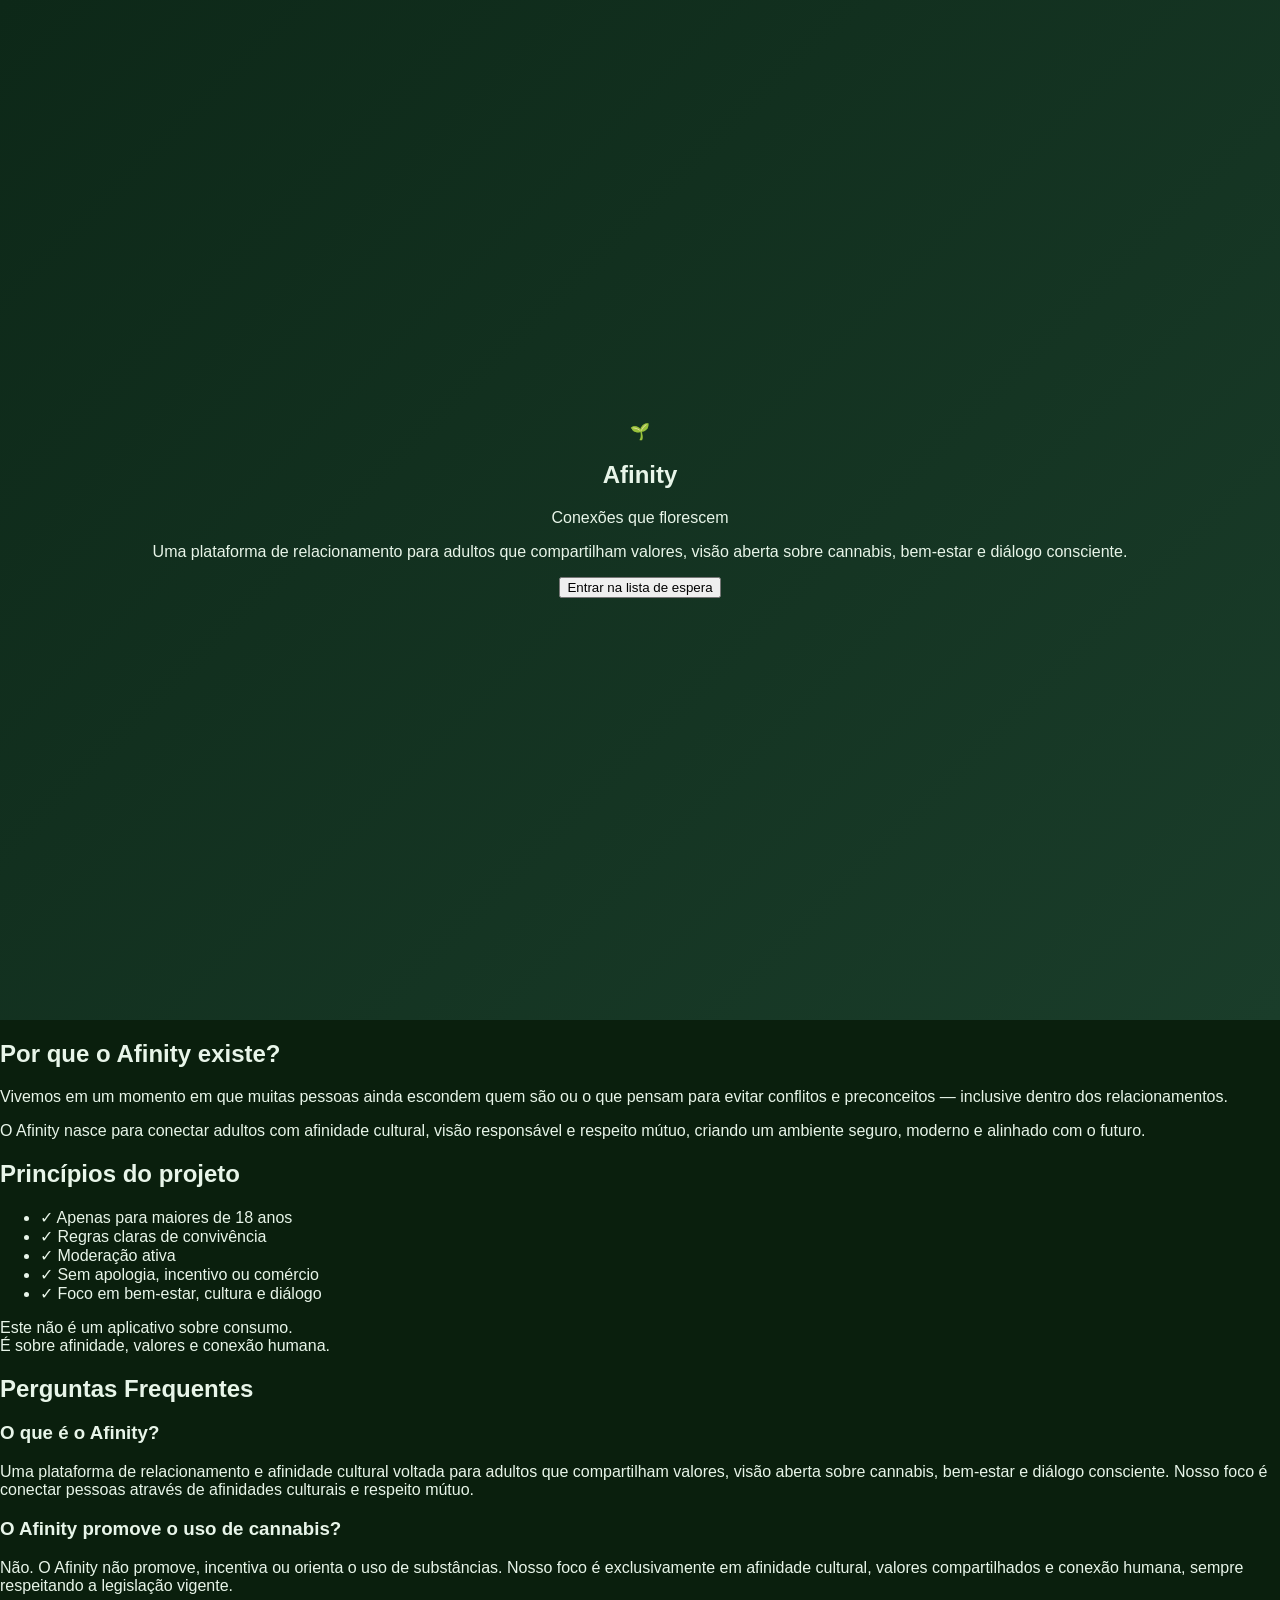
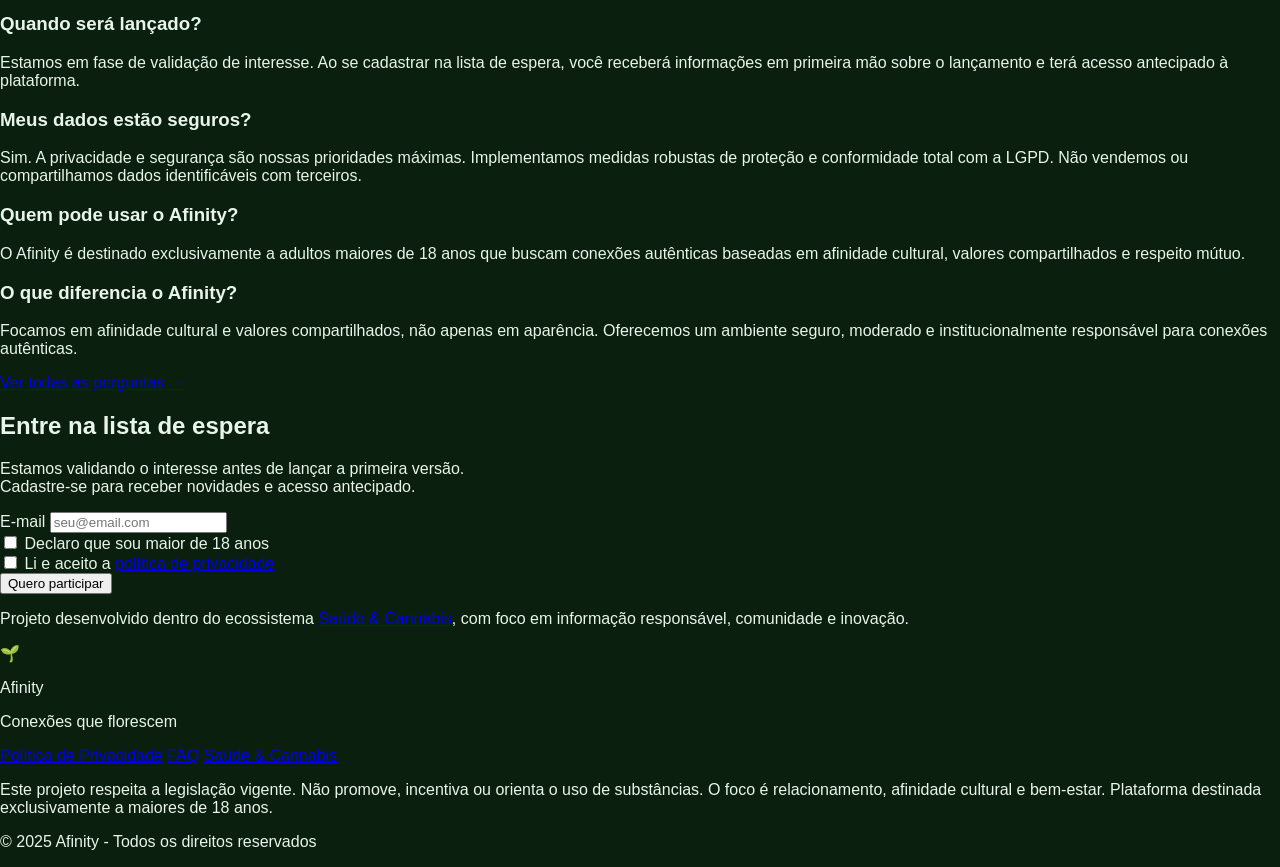
==== index.html @ 6121e5dd "Add files via upload" ====
<!DOCTYPE html>
<html lang="pt-BR">
<head>
<meta charset="UTF-8">
<meta name="viewport" content="width=device-width,initial-scale=1,viewport-fit=cover">
<meta name="description" content="Afinity - Conexões que florescem. Plataforma de relacionamento baseada em afinidade cultural, valores compartilhados e respeito mútuo.">
<meta name="theme-color" content="#0a1f0d">
<meta name="format-detection" content="telephone=no">
<title>Afinity - Conexões que florescem</title>
<link rel="preconnect" href="https://saudeecannabis.com.br">
<style>
/* Critical CSS inline */
body{margin:0;font-family:-apple-system,BlinkMacSystemFont,'Segoe UI',Roboto,sans-serif;color:#e8f5e9;background:#0a1f0d}
.hero{background:linear-gradient(135deg,#0d2818 0%,#1a3d2a 100%);color:#e8f5e9;padding:60px 20px;text-align:center;min-height:100vh;display:flex;align-items:center;justify-content:center}
</style>
<link rel="stylesheet" href="styles.css" media="print" onload="this.media='all';this.onload=null">
<noscript><link rel="stylesheet" href="styles.css"></noscript>
</head>
<body>

<!-- HERO -->
<section class="hero" id="hero">
<div class="container">
<div class="logo">🌱</div>
<h1 class="hero-title">Afinity</h1>
<p class="hero-tagline">Conexões que florescem</p>
<p class="hero-subtitle">Uma plataforma de relacionamento para adultos que compartilham valores, visão aberta sobre cannabis, bem-estar e diálogo consciente.</p>
<button class="cta-button" onclick="scrollToForm()" type="button" aria-label="Ir para formulário de cadastro">Entrar na lista de espera</button>
</div>
</section>

<!-- INSTITUCIONAL -->
<section class="institutional">
<div class="container">
<h2>Por que o Afinity existe?</h2>
<p>Vivemos em um momento em que muitas pessoas ainda escondem quem são ou o que pensam para evitar conflitos e preconceitos — inclusive dentro dos relacionamentos.</p>
<p>O Afinity nasce para conectar adultos com afinidade cultural, visão responsável e respeito mútuo, criando um ambiente seguro, moderno e alinhado com o futuro.</p>
</div>
</section>

<!-- PRINCÍPIOS -->
<section class="principles">
<div class="container">
<h2>Princípios do projeto</h2>
<ul class="principles-list">
<li><span class="icon">✓</span> Apenas para maiores de 18 anos</li>
<li><span class="icon">✓</span> Regras claras de convivência</li>
<li><span class="icon">✓</span> Moderação ativa</li>
<li><span class="icon">✓</span> Sem apologia, incentivo ou comércio</li>
<li><span class="icon">✓</span> Foco em bem-estar, cultura e diálogo</li>
</ul>
<p class="principles-emphasis">Este não é um aplicativo sobre consumo.<br>É sobre afinidade, valores e conexão humana.</p>
</div>
</section>

<!-- FAQ -->
<section class="faq" id="faq">
<div class="container">
<h2>Perguntas Frequentes</h2>

<div class="faq-grid">
<div class="faq-item">
<h3>O que é o Afinity?</h3>
<p>Uma plataforma de relacionamento e afinidade cultural voltada para adultos que compartilham valores, visão aberta sobre cannabis, bem-estar e diálogo consciente. Nosso foco é conectar pessoas através de afinidades culturais e respeito mútuo.</p>
</div>

<div class="faq-item">
<h3>O Afinity promove o uso de cannabis?</h3>
<p>Não. O Afinity não promove, incentiva ou orienta o uso de substâncias. Nosso foco é exclusivamente em afinidade cultural, valores compartilhados e conexão humana, sempre respeitando a legislação vigente.</p>
</div>

<div class="faq-item">
<h3>Quando será lançado?</h3>
<p>Estamos em fase de validação de interesse. Ao se cadastrar na lista de espera, você receberá informações em primeira mão sobre o lançamento e terá acesso antecipado à plataforma.</p>
</div>

<div class="faq-item">
<h3>Meus dados estão seguros?</h3>
<p>Sim. A privacidade e segurança são nossas prioridades máximas. Implementamos medidas robustas de proteção e conformidade total com a LGPD. Não vendemos ou compartilhamos dados identificáveis com terceiros.</p>
</div>

<div class="faq-item">
<h3>Quem pode usar o Afinity?</h3>
<p>O Afinity é destinado exclusivamente a adultos maiores de 18 anos que buscam conexões autênticas baseadas em afinidade cultural, valores compartilhados e respeito mútuo.</p>
</div>

<div class="faq-item">
<h3>O que diferencia o Afinity?</h3>
<p>Focamos em afinidade cultural e valores compartilhados, não apenas em aparência. Oferecemos um ambiente seguro, moderado e institucionalmente responsável para conexões autênticas.</p>
</div>
</div>

<a href="faq.html" class="faq-link">Ver todas as perguntas →</a>
</div>
</section>

<!-- FORMULÁRIO -->
<section class="form-section" id="form-section">
<div class="container">
<h2>Entre na lista de espera</h2>
<p class="form-intro">Estamos validando o interesse antes de lançar a primeira versão.<br>Cadastre-se para receber novidades e acesso antecipado.</p>

<form id="waitlist-form" class="waitlist-form" novalidate>
<div class="form-group">
<label for="email">E-mail</label>
<input type="email" id="email" name="email" required placeholder="seu@email.com" autocomplete="email" inputmode="email">
</div>

<div class="checkbox-group">
<label class="checkbox-label">
<input type="checkbox" id="age-confirm" required>
<span>Declaro que sou maior de 18 anos</span>
</label>
</div>

<div class="checkbox-group">
<label class="checkbox-label">
<input type="checkbox" id="privacy-confirm" required>
<span>Li e aceito a <a href="privacidade.html" class="privacy-link" target="_blank">política de privacidade</a></span>
</label>
</div>

<button type="submit" class="submit-button">Quero participar</button>

<div id="form-message" class="form-message" role="alert" aria-live="polite"></div>
</form>
</div>
</section>

<!-- ECOSSISTEMA -->
<section class="ecosystem">
<div class="container">
<p>Projeto desenvolvido dentro do ecossistema <a href="https://saudeecannabis.com.br" target="_blank" rel="noopener noreferrer" class="ecosystem-link">Saúde & Cannabis</a>, com foco em informação responsável, comunidade e inovação.</p>
</div>
</section>

<!-- RODAPÉ -->
<footer class="footer">
<div class="container">
<div class="footer-content">
<div class="footer-brand">
<div class="footer-logo">🌱</div>
<p class="footer-name">Afinity</p>
<p class="footer-tagline">Conexões que florescem</p>
</div>

<div class="footer-links">
<a href="privacidade.html">Política de Privacidade</a>
<a href="faq.html">FAQ</a>
<a href="https://saudeecannabis.com.br" target="_blank" rel="noopener noreferrer">Saúde & Cannabis</a>
</div>
</div>

<div class="legal-text">
<p>Este projeto respeita a legislação vigente. Não promove, incentiva ou orienta o uso de substâncias. O foco é relacionamento, afinidade cultural e bem-estar. Plataforma destinada exclusivamente a maiores de 18 anos.</p>
</div>

<p class="copyright">© 2025 Afinity - Todos os direitos reservados</p>
</div>
</footer>

<script src="script.js" defer></script>
</body>
</html>
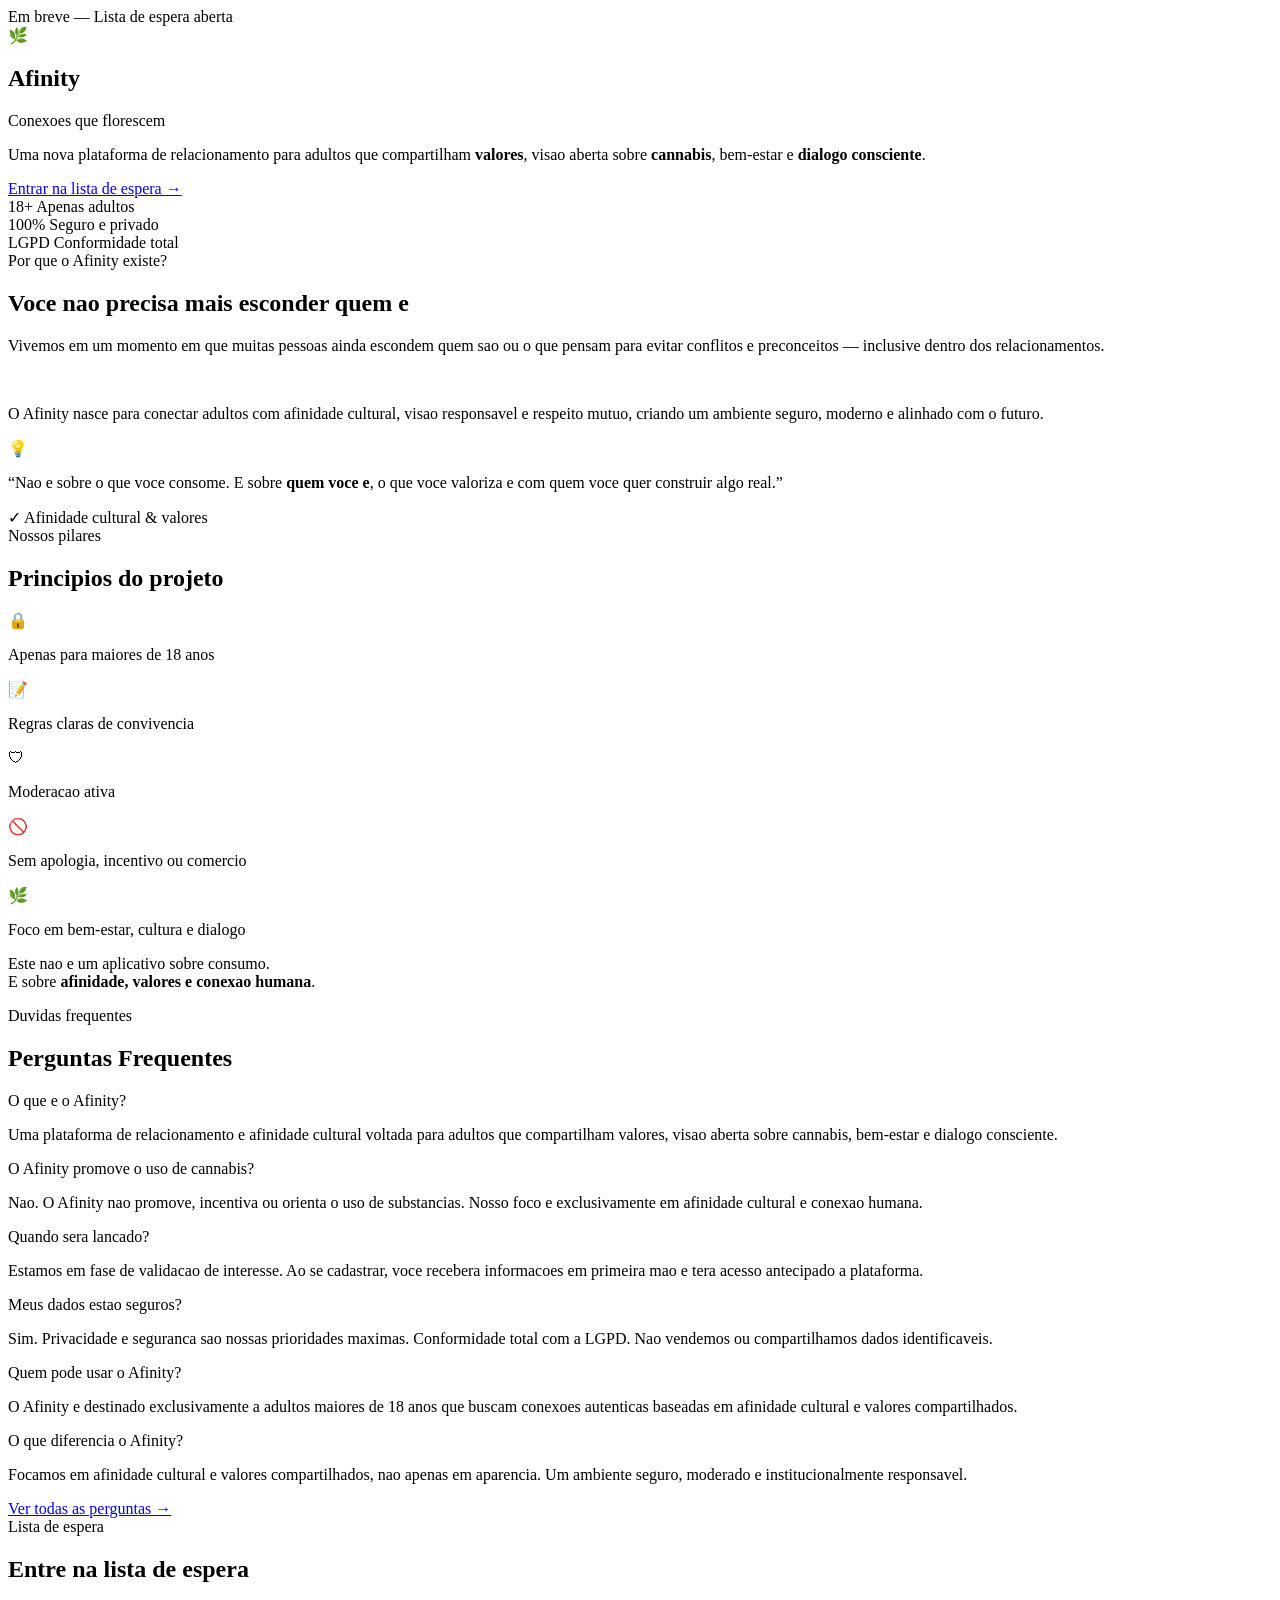
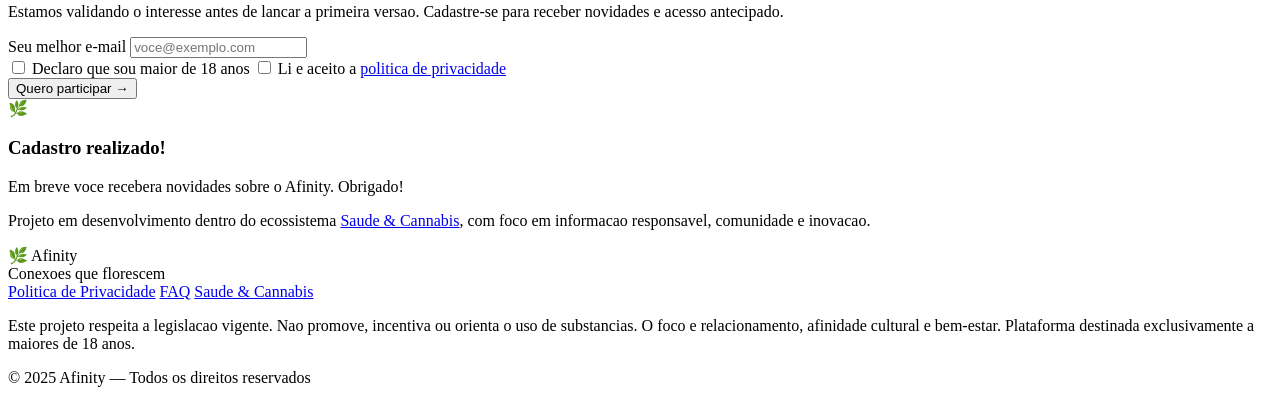
==== commit 637b1325: "Redesign: dark green premium, CSS corrigido, novo visual" ====
--- a/index.html
+++ b/index.html
@@ -1,164 +1,257 @@
 <!DOCTYPE html>
 <html lang="pt-BR">
 <head>
-<meta charset="UTF-8">
-<meta name="viewport" content="width=device-width,initial-scale=1,viewport-fit=cover">
-<meta name="description" content="Afinity - Conexões que florescem. Plataforma de relacionamento baseada em afinidade cultural, valores compartilhados e respeito mútuo.">
-<meta name="theme-color" content="#0a1f0d">
-<meta name="format-detection" content="telephone=no">
-<title>Afinity - Conexões que florescem</title>
-<link rel="preconnect" href="https://saudeecannabis.com.br">
-<style>
-/* Critical CSS inline */
-body{margin:0;font-family:-apple-system,BlinkMacSystemFont,'Segoe UI',Roboto,sans-serif;color:#e8f5e9;background:#0a1f0d}
-.hero{background:linear-gradient(135deg,#0d2818 0%,#1a3d2a 100%);color:#e8f5e9;padding:60px 20px;text-align:center;min-height:100vh;display:flex;align-items:center;justify-content:center}
-</style>
-<link rel="stylesheet" href="styles.css" media="print" onload="this.media='all';this.onload=null">
-<noscript><link rel="stylesheet" href="styles.css"></noscript>
+  <meta charset="UTF-8">
+  <meta name="viewport" content="width=device-width, initial-scale=1.0">
+  <meta name="description" content="Afinity - Conexoes que florescem. Plataforma de relacionamento para adultos que compartilham valores, visao aberta sobre cannabis, bem-estar e dialogo consciente.">
+  <title>Afinity - Conexoes que florescem</title>
+  <link rel="preconnect" href="https://fonts.googleapis.com">
+  <link rel="preconnect" href="https://fonts.gstatic.com" crossorigin>
+  <link href="https://fonts.googleapis.com/css2?family=Inter:wght@300;400;500;600;700;800&family=Playfair+Display:wght@400;600;700&display=swap" rel="stylesheet">
+  <link rel="stylesheet" href="styles.css">
 </head>
 <body>
 
-<!-- HERO -->
-<section class="hero" id="hero">
-<div class="container">
-<div class="logo">🌱</div>
-<h1 class="hero-title">Afinity</h1>
-<p class="hero-tagline">Conexões que florescem</p>
-<p class="hero-subtitle">Uma plataforma de relacionamento para adultos que compartilham valores, visão aberta sobre cannabis, bem-estar e diálogo consciente.</p>
-<button class="cta-button" onclick="scrollToForm()" type="button" aria-label="Ir para formulário de cadastro">Entrar na lista de espera</button>
-</div>
-</section>
-
-<!-- INSTITUCIONAL -->
-<section class="institutional">
-<div class="container">
-<h2>Por que o Afinity existe?</h2>
-<p>Vivemos em um momento em que muitas pessoas ainda escondem quem são ou o que pensam para evitar conflitos e preconceitos — inclusive dentro dos relacionamentos.</p>
-<p>O Afinity nasce para conectar adultos com afinidade cultural, visão responsável e respeito mútuo, criando um ambiente seguro, moderno e alinhado com o futuro.</p>
-</div>
-</section>
-
-<!-- PRINCÍPIOS -->
-<section class="principles">
-<div class="container">
-<h2>Princípios do projeto</h2>
-<ul class="principles-list">
-<li><span class="icon">✓</span> Apenas para maiores de 18 anos</li>
-<li><span class="icon">✓</span> Regras claras de convivência</li>
-<li><span class="icon">✓</span> Moderação ativa</li>
-<li><span class="icon">✓</span> Sem apologia, incentivo ou comércio</li>
-<li><span class="icon">✓</span> Foco em bem-estar, cultura e diálogo</li>
-</ul>
-<p class="principles-emphasis">Este não é um aplicativo sobre consumo.<br>É sobre afinidade, valores e conexão humana.</p>
-</div>
-</section>
-
-<!-- FAQ -->
-<section class="faq" id="faq">
-<div class="container">
-<h2>Perguntas Frequentes</h2>
-
-<div class="faq-grid">
-<div class="faq-item">
-<h3>O que é o Afinity?</h3>
-<p>Uma plataforma de relacionamento e afinidade cultural voltada para adultos que compartilham valores, visão aberta sobre cannabis, bem-estar e diálogo consciente. Nosso foco é conectar pessoas através de afinidades culturais e respeito mútuo.</p>
-</div>
-
-<div class="faq-item">
-<h3>O Afinity promove o uso de cannabis?</h3>
-<p>Não. O Afinity não promove, incentiva ou orienta o uso de substâncias. Nosso foco é exclusivamente em afinidade cultural, valores compartilhados e conexão humana, sempre respeitando a legislação vigente.</p>
-</div>
-
-<div class="faq-item">
-<h3>Quando será lançado?</h3>
-<p>Estamos em fase de validação de interesse. Ao se cadastrar na lista de espera, você receberá informações em primeira mão sobre o lançamento e terá acesso antecipado à plataforma.</p>
-</div>
-
-<div class="faq-item">
-<h3>Meus dados estão seguros?</h3>
-<p>Sim. A privacidade e segurança são nossas prioridades máximas. Implementamos medidas robustas de proteção e conformidade total com a LGPD. Não vendemos ou compartilhamos dados identificáveis com terceiros.</p>
-</div>
-
-<div class="faq-item">
-<h3>Quem pode usar o Afinity?</h3>
-<p>O Afinity é destinado exclusivamente a adultos maiores de 18 anos que buscam conexões autênticas baseadas em afinidade cultural, valores compartilhados e respeito mútuo.</p>
-</div>
-
-<div class="faq-item">
-<h3>O que diferencia o Afinity?</h3>
-<p>Focamos em afinidade cultural e valores compartilhados, não apenas em aparência. Oferecemos um ambiente seguro, moderado e institucionalmente responsável para conexões autênticas.</p>
-</div>
-</div>
-
-<a href="faq.html" class="faq-link">Ver todas as perguntas →</a>
-</div>
-</section>
-
-<!-- FORMULÁRIO -->
-<section class="form-section" id="form-section">
-<div class="container">
-<h2>Entre na lista de espera</h2>
-<p class="form-intro">Estamos validando o interesse antes de lançar a primeira versão.<br>Cadastre-se para receber novidades e acesso antecipado.</p>
-
-<form id="waitlist-form" class="waitlist-form" novalidate>
-<div class="form-group">
-<label for="email">E-mail</label>
-<input type="email" id="email" name="email" required placeholder="seu@email.com" autocomplete="email" inputmode="email">
-</div>
-
-<div class="checkbox-group">
-<label class="checkbox-label">
-<input type="checkbox" id="age-confirm" required>
-<span>Declaro que sou maior de 18 anos</span>
-</label>
-</div>
-
-<div class="checkbox-group">
-<label class="checkbox-label">
-<input type="checkbox" id="privacy-confirm" required>
-<span>Li e aceito a <a href="privacidade.html" class="privacy-link" target="_blank">política de privacidade</a></span>
-</label>
-</div>
-
-<button type="submit" class="submit-button">Quero participar</button>
-
-<div id="form-message" class="form-message" role="alert" aria-live="polite"></div>
-</form>
-</div>
-</section>
-
-<!-- ECOSSISTEMA -->
-<section class="ecosystem">
-<div class="container">
-<p>Projeto desenvolvido dentro do ecossistema <a href="https://saudeecannabis.com.br" target="_blank" rel="noopener noreferrer" class="ecosystem-link">Saúde & Cannabis</a>, com foco em informação responsável, comunidade e inovação.</p>
-</div>
-</section>
-
-<!-- RODAPÉ -->
-<footer class="footer">
-<div class="container">
-<div class="footer-content">
-<div class="footer-brand">
-<div class="footer-logo">🌱</div>
-<p class="footer-name">Afinity</p>
-<p class="footer-tagline">Conexões que florescem</p>
-</div>
-
-<div class="footer-links">
-<a href="privacidade.html">Política de Privacidade</a>
-<a href="faq.html">FAQ</a>
-<a href="https://saudeecannabis.com.br" target="_blank" rel="noopener noreferrer">Saúde & Cannabis</a>
-</div>
-</div>
-
-<div class="legal-text">
-<p>Este projeto respeita a legislação vigente. Não promove, incentiva ou orienta o uso de substâncias. O foco é relacionamento, afinidade cultural e bem-estar. Plataforma destinada exclusivamente a maiores de 18 anos.</p>
-</div>
-
-<p class="copyright">© 2025 Afinity - Todos os direitos reservados</p>
-</div>
-</footer>
-
-<script src="script.js" defer></script>
+  <!-- HERO -->
+  <section class="hero" id="inicio">
+    <div class="hero-content">
+      <div class="hero-badge">
+        <span class="hero-badge-dot"></span>
+        Em breve &mdash; Lista de espera aberta
+      </div>
+      <div class="hero-logo">&#127807;</div>
+      <h1 class="hero-title">Afinity</h1>
+      <p class="hero-tagline">Conexoes que florescem</p>
+      <p class="hero-subtitle">
+        Uma nova plataforma de relacionamento para adultos que compartilham
+        <strong>valores</strong>, visao aberta sobre <strong>cannabis</strong>,
+        bem-estar e <strong>dialogo consciente</strong>.
+      </p>
+      <a href="#cadastro" class="btn-primary">
+        Entrar na lista de espera
+        <span>&#8594;</span>
+      </a>
+      <div class="hero-stats">
+        <div class="hero-stat">
+          <span class="hero-stat-number">18+</span>
+          <span class="hero-stat-label">Apenas adultos</span>
+        </div>
+        <div class="hero-stat">
+          <span class="hero-stat-number">100%</span>
+          <span class="hero-stat-label">Seguro e privado</span>
+        </div>
+        <div class="hero-stat">
+          <span class="hero-stat-number">LGPD</span>
+          <span class="hero-stat-label">Conformidade total</span>
+        </div>
+      </div>
+    </div>
+  </section>
+
+  <!-- ABOUT -->
+  <section class="about" id="sobre">
+    <div class="container">
+      <div class="about-grid">
+        <div class="about-text fade-in">
+          <span class="section-label">Por que o Afinity existe?</span>
+          <h2 class="section-title">Voce nao precisa mais esconder quem e</h2>
+          <p class="section-desc">
+            Vivemos em um momento em que muitas pessoas ainda escondem quem sao
+            ou o que pensam para evitar conflitos e preconceitos &mdash; inclusive
+            dentro dos relacionamentos.
+          </p>
+          <br>
+          <p class="section-desc">
+            O Afinity nasce para conectar adultos com afinidade cultural, visao
+            responsavel e respeito mutuo, criando um ambiente seguro, moderno e
+            alinhado com o futuro.
+          </p>
+        </div>
+        <div class="about-visual fade-in">
+          <div class="about-card-main">
+            <span class="about-card-icon">&#128161;</span>
+            <p class="about-card-text">
+              &ldquo;Nao e sobre o que voce consome.
+              E sobre <strong>quem voce e</strong>,
+              o que voce valoriza e com quem
+              voce quer construir algo real.&rdquo;
+            </p>
+          </div>
+          <div class="about-floating">
+            &#10003; Afinidade cultural &amp; valores
+          </div>
+        </div>
+      </div>
+    </div>
+  </section>
+
+  <!-- PRINCIPLES -->
+  <section class="principles" id="principios">
+    <div class="container">
+      <div class="principles-header fade-in">
+        <span class="section-label">Nossos pilares</span>
+        <h2 class="section-title">Principios do projeto</h2>
+      </div>
+      <div class="principles-grid">
+        <div class="principle-card fade-in">
+          <span class="principle-icon">&#128274;</span>
+          <p class="principle-title">Apenas para maiores de 18 anos</p>
+        </div>
+        <div class="principle-card fade-in">
+          <span class="principle-icon">&#128221;</span>
+          <p class="principle-title">Regras claras de convivencia</p>
+        </div>
+        <div class="principle-card fade-in">
+          <span class="principle-icon">&#128737;</span>
+          <p class="principle-title">Moderacao ativa</p>
+        </div>
+        <div class="principle-card fade-in">
+          <span class="principle-icon">&#128683;</span>
+          <p class="principle-title">Sem apologia, incentivo ou comercio</p>
+        </div>
+        <div class="principle-card fade-in">
+          <span class="principle-icon">&#127807;</span>
+          <p class="principle-title">Foco em bem-estar, cultura e dialogo</p>
+        </div>
+      </div>
+      <div class="principles-highlight fade-in">
+        <p>
+          Este nao e um aplicativo sobre consumo.<br>
+          E sobre <strong>afinidade, valores e conexao humana</strong>.
+        </p>
+      </div>
+    </div>
+  </section>
+
+  <!-- FAQ -->
+  <section class="faq" id="faq">
+    <div class="container">
+      <div class="faq-header fade-in">
+        <span class="section-label">Duvidas frequentes</span>
+        <h2 class="section-title">Perguntas Frequentes</h2>
+      </div>
+      <div class="faq-grid">
+        <div class="faq-item fade-in">
+          <p class="faq-question">O que e o Afinity?</p>
+          <p class="faq-answer">Uma plataforma de relacionamento e afinidade cultural voltada para adultos que compartilham valores, visao aberta sobre cannabis, bem-estar e dialogo consciente.</p>
+        </div>
+        <div class="faq-item fade-in">
+          <p class="faq-question">O Afinity promove o uso de cannabis?</p>
+          <p class="faq-answer">Nao. O Afinity nao promove, incentiva ou orienta o uso de substancias. Nosso foco e exclusivamente em afinidade cultural e conexao humana.</p>
+        </div>
+        <div class="faq-item fade-in">
+          <p class="faq-question">Quando sera lancado?</p>
+          <p class="faq-answer">Estamos em fase de validacao de interesse. Ao se cadastrar, voce recebera informacoes em primeira mao e tera acesso antecipado a plataforma.</p>
+        </div>
+        <div class="faq-item fade-in">
+          <p class="faq-question">Meus dados estao seguros?</p>
+          <p class="faq-answer">Sim. Privacidade e seguranca sao nossas prioridades maximas. Conformidade total com a LGPD. Nao vendemos ou compartilhamos dados identificaveis.</p>
+        </div>
+        <div class="faq-item fade-in">
+          <p class="faq-question">Quem pode usar o Afinity?</p>
+          <p class="faq-answer">O Afinity e destinado exclusivamente a adultos maiores de 18 anos que buscam conexoes autenticas baseadas em afinidade cultural e valores compartilhados.</p>
+        </div>
+        <div class="faq-item fade-in">
+          <p class="faq-question">O que diferencia o Afinity?</p>
+          <p class="faq-answer">Focamos em afinidade cultural e valores compartilhados, nao apenas em aparencia. Um ambiente seguro, moderado e institucionalmente responsavel.</p>
+        </div>
+      </div>
+      <div class="faq-cta fade-in">
+        <a href="faq.html" class="btn-outline">Ver todas as perguntas &#8594;</a>
+      </div>
+    </div>
+  </section>
+
+  <!-- SIGNUP FORM -->
+  <section class="signup" id="cadastro">
+    <div class="container">
+      <div class="signup-inner">
+        <div class="signup-header fade-in">
+          <span class="section-label">Lista de espera</span>
+          <h2 class="section-title">Entre na lista de espera</h2>
+          <p class="section-desc">
+            Estamos validando o interesse antes de lancar a primeira versao.
+            Cadastre-se para receber novidades e acesso antecipado.
+          </p>
+        </div>
+        <div class="form-card fade-in">
+          <form id="signup-form" novalidate>
+            <div class="form-group">
+              <label for="email">Seu melhor e-mail</label>
+              <input
+                type="email"
+                id="email"
+                name="email"
+                placeholder="voce@exemplo.com"
+                inputmode="email"
+                autocomplete="email"
+                required
+              >
+            </div>
+            <div class="checkbox-group">
+              <label class="checkbox-label">
+                <input type="checkbox" id="age-confirm" required>
+                <span>Declaro que sou maior de 18 anos</span>
+              </label>
+              <label class="checkbox-label">
+                <input type="checkbox" id="privacy-confirm" required>
+                <span>Li e aceito a <a href="privacidade.html" target="_blank">politica de privacidade</a></span>
+              </label>
+            </div>
+            <button type="submit" class="btn-submit">Quero participar &#8594;</button>
+          </form>
+          <div class="form-success" id="form-success">
+            <span class="form-success-icon">&#127807;</span>
+            <h3>Cadastro realizado!</h3>
+            <p>Em breve voce recebera novidades sobre o Afinity. Obrigado!</p>
+          </div>
+        </div>
+      </div>
+    </div>
+  </section>
+
+  <!-- ECOSYSTEM -->
+  <section class="ecosystem">
+    <div class="container">
+      <div class="ecosystem-inner fade-in">
+        <p class="ecosystem-text">
+          Projeto em desenvolvimento dentro do ecossistema
+          <a href="https://saudeecannabis.com.br" target="_blank" rel="noopener">Saude &amp; Cannabis</a>,
+          com foco em informacao responsavel, comunidade e inovacao.
+        </p>
+      </div>
+    </div>
+  </section>
+
+  <!-- FOOTER -->
+  <footer>
+    <div class="container">
+      <div class="footer-top">
+        <div class="footer-brand">
+          <div class="footer-logo">
+            <span class="footer-logo-icon">&#127807;</span>
+            Afinity
+          </div>
+          <span class="footer-tagline">Conexoes que florescem</span>
+        </div>
+        <nav class="footer-links">
+          <a href="privacidade.html">Politica de Privacidade</a>
+          <a href="faq.html">FAQ</a>
+          <a href="https://saudeecannabis.com.br" target="_blank" rel="noopener">Saude &amp; Cannabis</a>
+        </nav>
+      </div>
+      <div class="footer-divider"></div>
+      <p class="footer-legal">
+        Este projeto respeita a legislacao vigente. Nao promove, incentiva ou orienta o uso de substancias.
+        O foco e relacionamento, afinidade cultural e bem-estar.
+        Plataforma destinada exclusivamente a maiores de 18 anos.
+      </p>
+      <div class="footer-bottom">
+        <span class="footer-copy">&copy; 2025 Afinity &mdash; Todos os direitos reservados</span>
+      </div>
+    </div>
+  </footer>
+
+  <script src="script.js" defer></script>
 </body>
 </html>
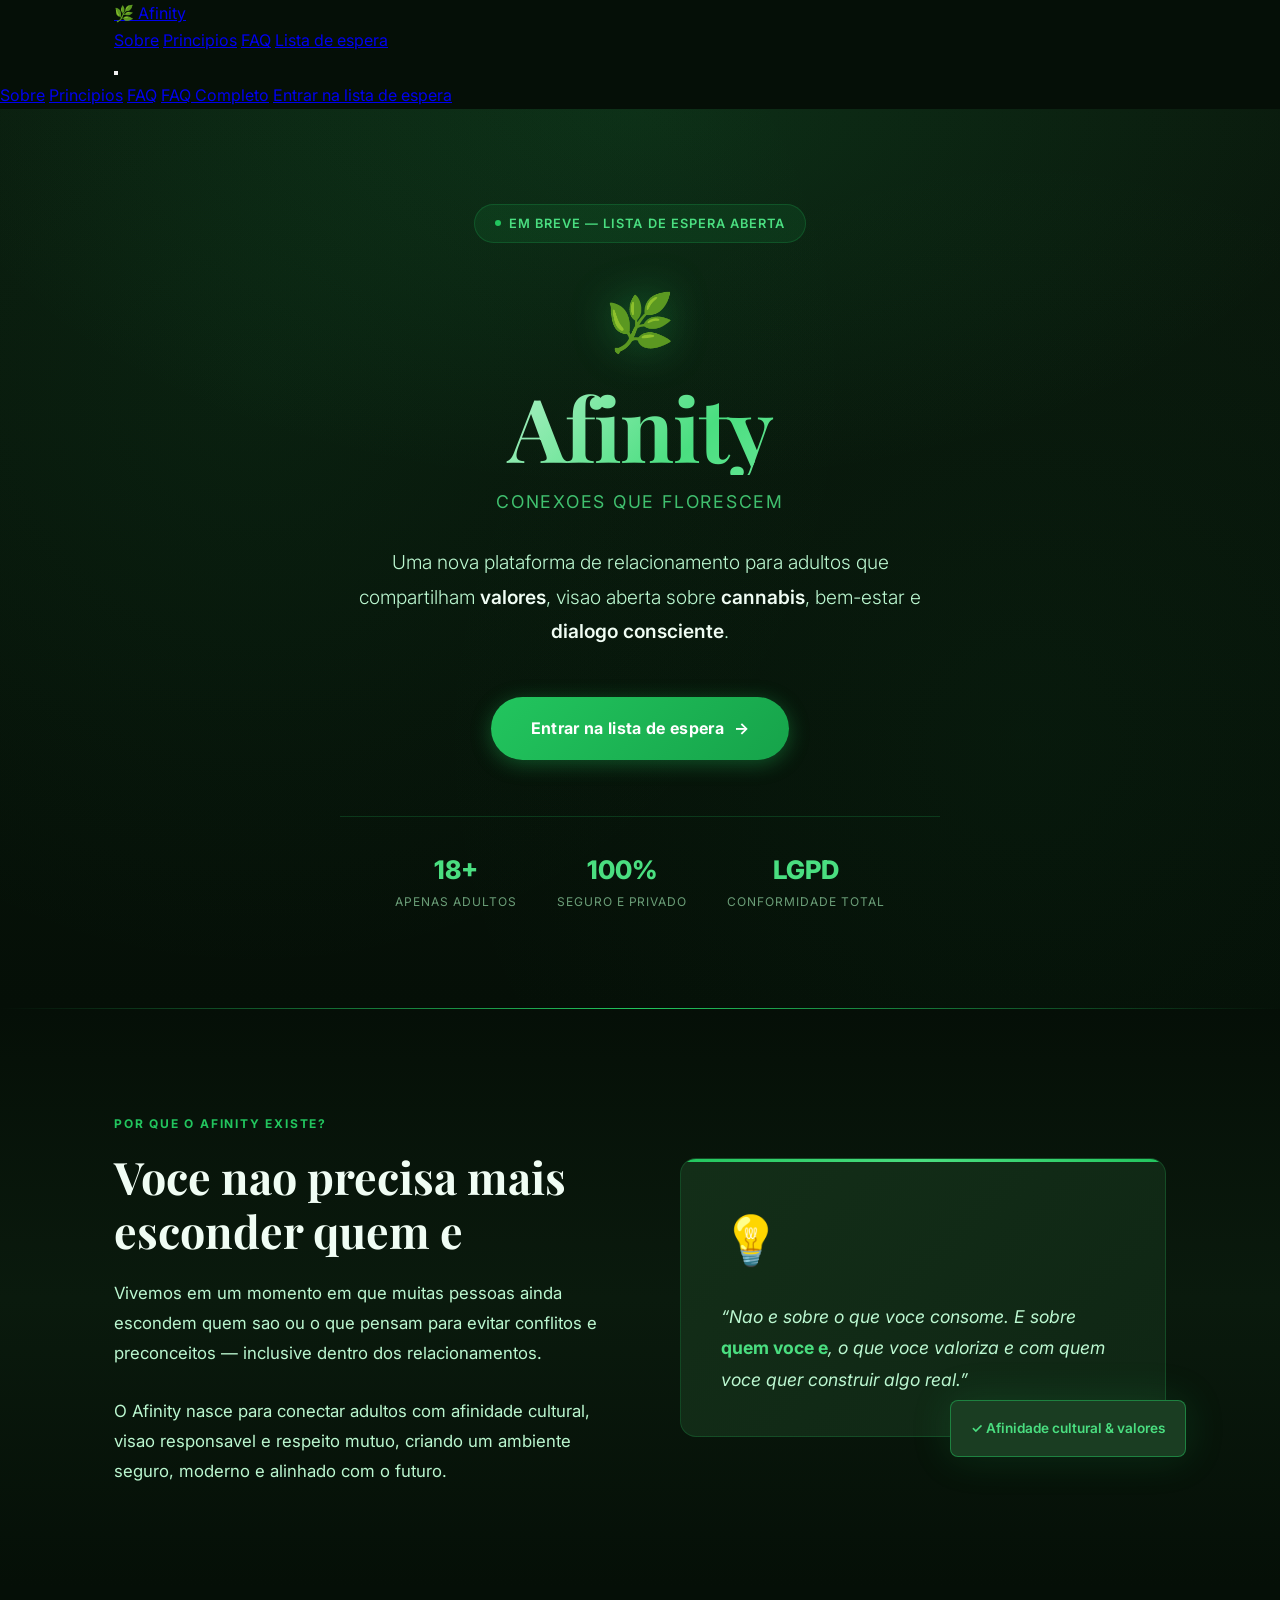
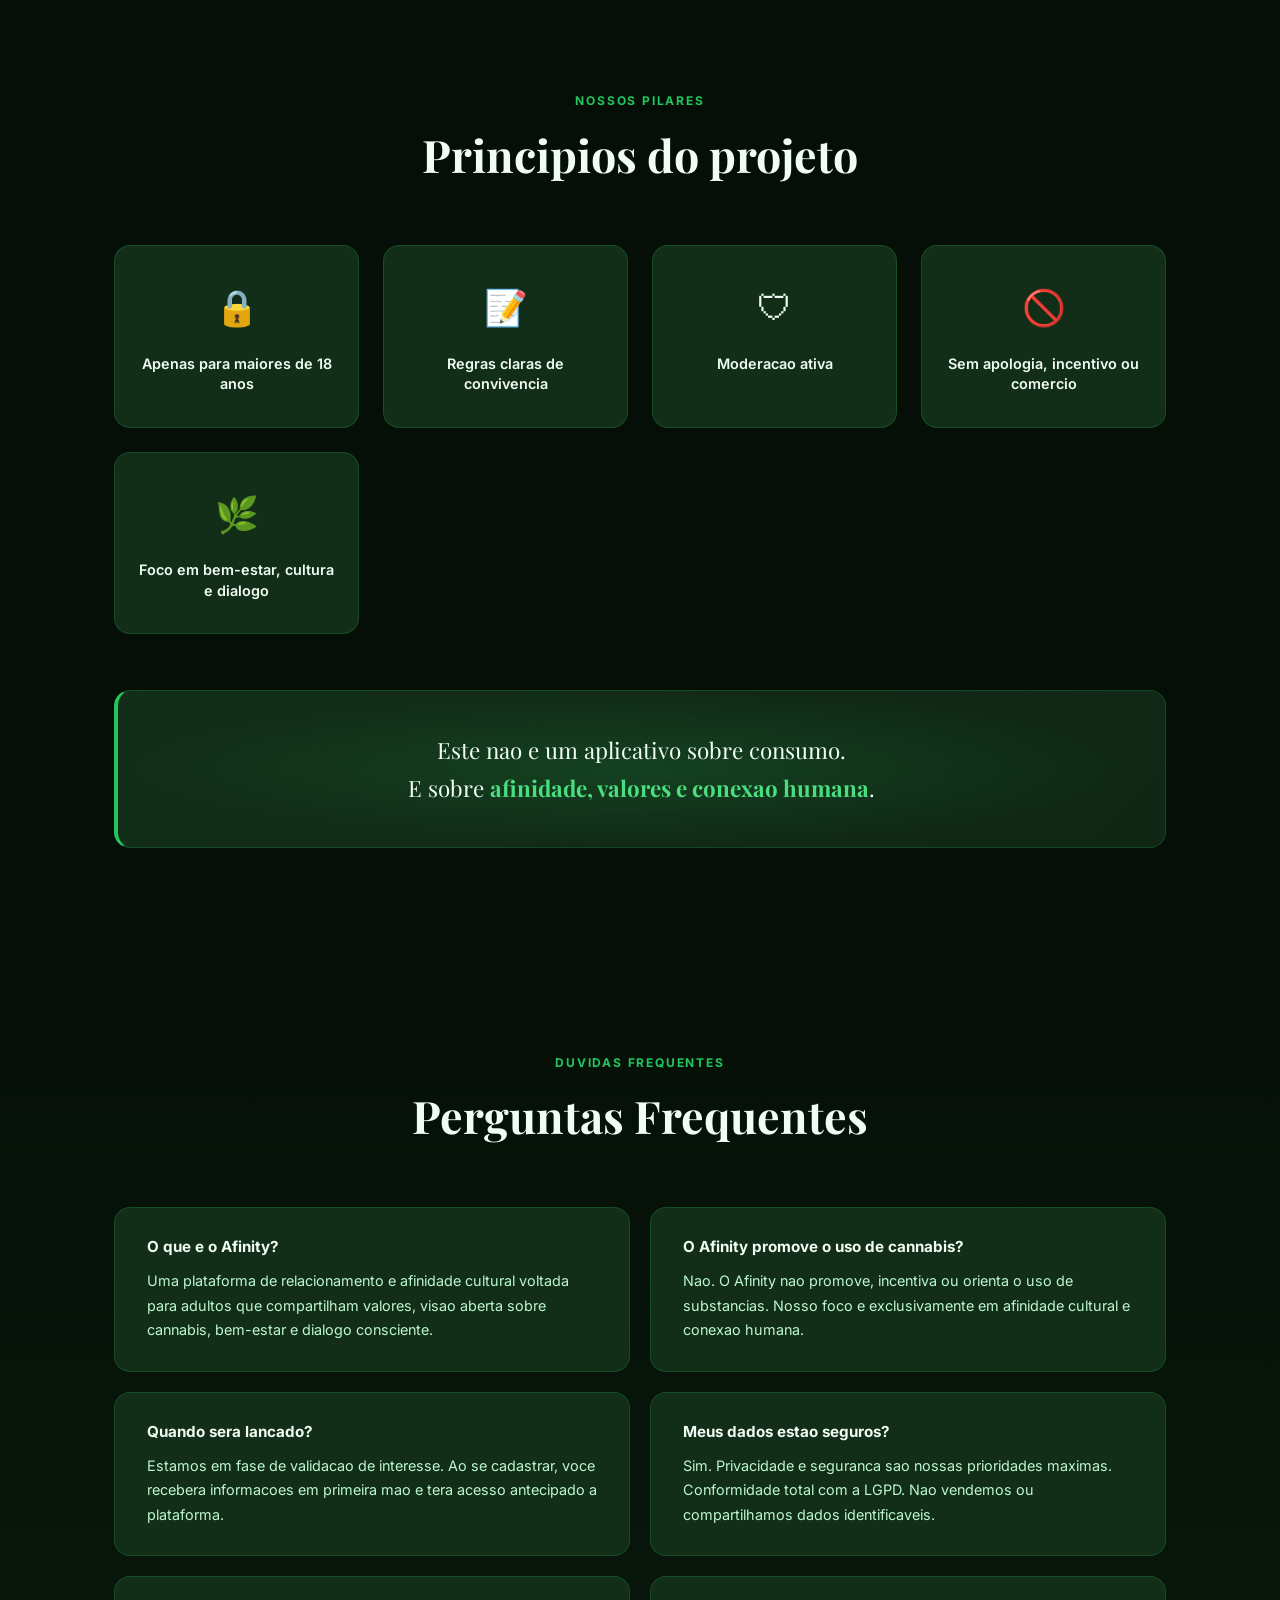
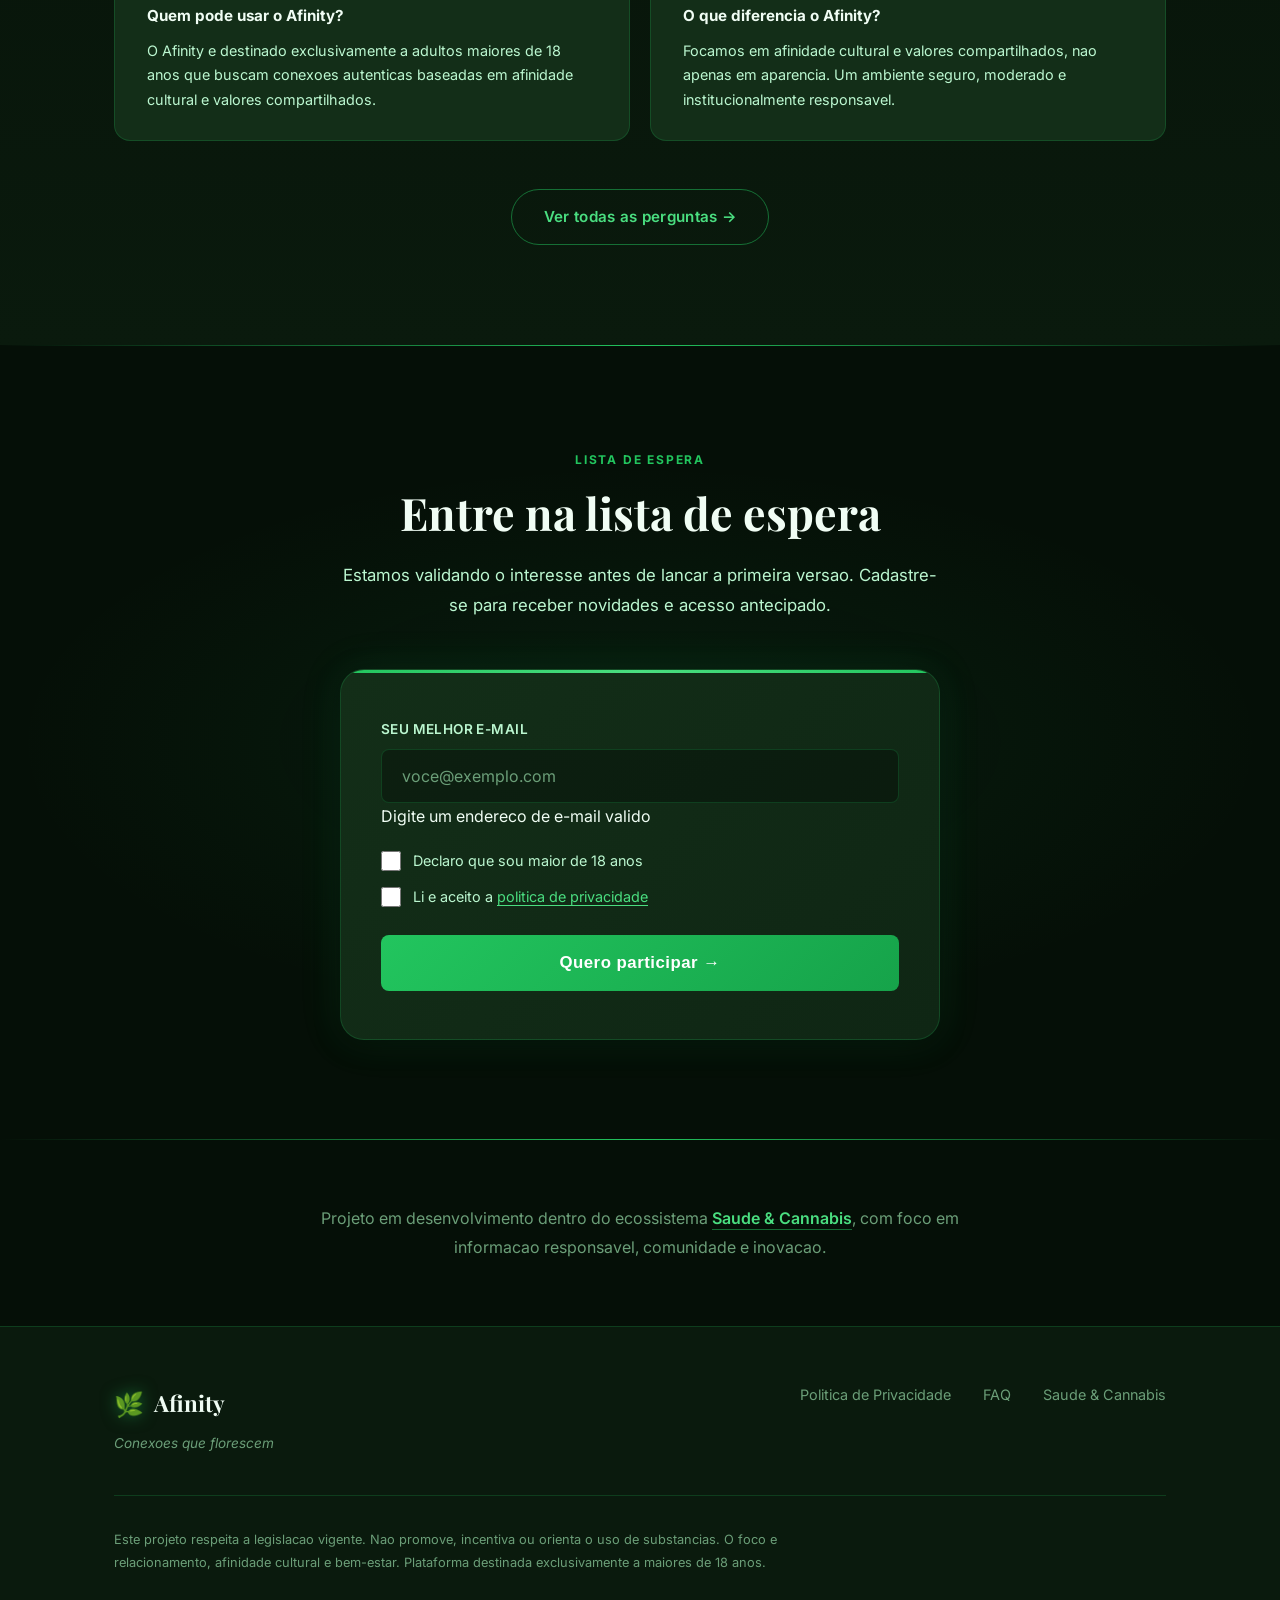
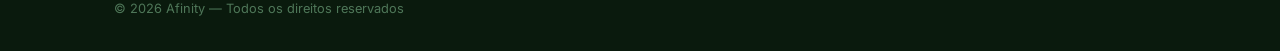
==== commit ac11bd13: "Fix: navbar, SEO, mobile, navegacao entre paginas" ====
--- a/index.html
+++ b/index.html
@@ -2,24 +2,83 @@
 <html lang="pt-BR">
 <head>
   <meta charset="UTF-8">
-  <meta name="viewport" content="width=device-width, initial-scale=1.0">
+  <meta name="viewport" content="width=device-width, initial-scale=1.0, viewport-fit=cover">
   <meta name="description" content="Afinity - Conexoes que florescem. Plataforma de relacionamento para adultos que compartilham valores, visao aberta sobre cannabis, bem-estar e dialogo consciente.">
+  <meta name="robots" content="index, follow">
+  <meta name="theme-color" content="#0a1a0d">
+
+  <!-- Open Graph -->
+  <meta property="og:type" content="website">
+  <meta property="og:url" content="https://afinity.app/">
+  <meta property="og:title" content="Afinity - Conexoes que florescem">
+  <meta property="og:description" content="Uma nova plataforma de relacionamento para adultos que compartilham valores, visao aberta sobre cannabis, bem-estar e dialogo consciente.">
+  <meta property="og:image" content="https://afinity.app/og-image.png">
+
+  <!-- Twitter Card -->
+  <meta name="twitter:card" content="summary_large_image">
+  <meta name="twitter:title" content="Afinity - Conexoes que florescem">
+  <meta name="twitter:description" content="Conexoes baseadas em afinidade, respeito e liberdade de pensamento.">
+
+  <!-- Canonical -->
+  <link rel="canonical" href="https://afinity.app/">
+
   <title>Afinity - Conexoes que florescem</title>
+
+  <!-- Fonts: carregado apenas uma vez aqui, removido do CSS -->
   <link rel="preconnect" href="https://fonts.googleapis.com">
   <link rel="preconnect" href="https://fonts.gstatic.com" crossorigin>
   <link href="https://fonts.googleapis.com/css2?family=Inter:wght@300;400;500;600;700;800&family=Playfair+Display:wght@400;600;700&display=swap" rel="stylesheet">
+
   <link rel="stylesheet" href="styles.css">
+
+  <!-- Schema.org -->
+  <script type="application/ld+json">
+  {
+    "@context": "https://schema.org",
+    "@type": "WebSite",
+    "name": "Afinity",
+    "url": "https://afinity.app",
+    "description": "Plataforma de relacionamento baseada em afinidade cultural e valores compartilhados.",
+    "inLanguage": "pt-BR"
+  }
+  </script>
 </head>
 <body>
+
+  <!-- NAVBAR -->
+  <nav class="navbar" id="navbar" role="navigation" aria-label="Navegacao principal">
+    <div class="container navbar-inner">
+      <a href="index.html" class="navbar-brand" aria-label="Afinity - Pagina inicial">
+        <span class="navbar-logo-icon">&#127807;</span>
+        <span class="navbar-logo-text">Afinity</span>
+      </a>
+      <div class="navbar-links">
+        <a href="#sobre" class="navbar-link">Sobre</a>
+        <a href="#principios" class="navbar-link">Principios</a>
+        <a href="#faq" class="navbar-link">FAQ</a>
+        <a href="#cadastro" class="btn-nav" aria-label="Entrar na lista de espera">Lista de espera</a>
+      </div>
+      <button class="navbar-toggle" id="navbar-toggle" aria-label="Abrir menu" aria-expanded="false" aria-controls="navbar-mobile">
+        <span></span><span></span><span></span>
+      </button>
+    </div>
+    <div class="navbar-mobile" id="navbar-mobile" aria-hidden="true">
+      <a href="#sobre" class="navbar-mobile-link">Sobre</a>
+      <a href="#principios" class="navbar-mobile-link">Principios</a>
+      <a href="#faq" class="navbar-mobile-link">FAQ</a>
+      <a href="faq.html" class="navbar-mobile-link">FAQ Completo</a>
+      <a href="#cadastro" class="navbar-mobile-link navbar-mobile-cta">Entrar na lista de espera</a>
+    </div>
+  </nav>
 
   <!-- HERO -->
   <section class="hero" id="inicio">
     <div class="hero-content">
       <div class="hero-badge">
-        <span class="hero-badge-dot"></span>
+        <span class="hero-badge-dot" aria-hidden="true"></span>
         Em breve &mdash; Lista de espera aberta
       </div>
-      <div class="hero-logo">&#127807;</div>
+      <div class="hero-logo" aria-hidden="true">&#127807;</div>
       <h1 class="hero-title">Afinity</h1>
       <p class="hero-tagline">Conexoes que florescem</p>
       <p class="hero-subtitle">
@@ -27,20 +86,20 @@
         <strong>valores</strong>, visao aberta sobre <strong>cannabis</strong>,
         bem-estar e <strong>dialogo consciente</strong>.
       </p>
-      <a href="#cadastro" class="btn-primary">
+      <a href="#cadastro" class="btn-primary" aria-label="Entrar na lista de espera do Afinity">
         Entrar na lista de espera
-        <span>&#8594;</span>
+        <span aria-hidden="true">&#8594;</span>
       </a>
-      <div class="hero-stats">
-        <div class="hero-stat">
+      <div class="hero-stats" role="list" aria-label="Destaques da plataforma">
+        <div class="hero-stat" role="listitem">
           <span class="hero-stat-number">18+</span>
           <span class="hero-stat-label">Apenas adultos</span>
         </div>
-        <div class="hero-stat">
+        <div class="hero-stat" role="listitem">
           <span class="hero-stat-number">100%</span>
           <span class="hero-stat-label">Seguro e privado</span>
         </div>
-        <div class="hero-stat">
+        <div class="hero-stat" role="listitem">
           <span class="hero-stat-number">LGPD</span>
           <span class="hero-stat-label">Conformidade total</span>
         </div>
@@ -69,7 +128,7 @@
         </div>
         <div class="about-visual fade-in">
           <div class="about-card-main">
-            <span class="about-card-icon">&#128161;</span>
+            <span class="about-card-icon" aria-hidden="true">&#128161;</span>
             <p class="about-card-text">
               &ldquo;Nao e sobre o que voce consome.
               E sobre <strong>quem voce e</strong>,
@@ -92,25 +151,25 @@
         <span class="section-label">Nossos pilares</span>
         <h2 class="section-title">Principios do projeto</h2>
       </div>
-      <div class="principles-grid">
-        <div class="principle-card fade-in">
-          <span class="principle-icon">&#128274;</span>
+      <div class="principles-grid" role="list">
+        <div class="principle-card fade-in" role="listitem">
+          <span class="principle-icon" aria-hidden="true">&#128274;</span>
           <p class="principle-title">Apenas para maiores de 18 anos</p>
         </div>
-        <div class="principle-card fade-in">
-          <span class="principle-icon">&#128221;</span>
+        <div class="principle-card fade-in" role="listitem">
+          <span class="principle-icon" aria-hidden="true">&#128221;</span>
           <p class="principle-title">Regras claras de convivencia</p>
         </div>
-        <div class="principle-card fade-in">
-          <span class="principle-icon">&#128737;</span>
+        <div class="principle-card fade-in" role="listitem">
+          <span class="principle-icon" aria-hidden="true">&#128737;</span>
           <p class="principle-title">Moderacao ativa</p>
         </div>
-        <div class="principle-card fade-in">
-          <span class="principle-icon">&#128683;</span>
+        <div class="principle-card fade-in" role="listitem">
+          <span class="principle-icon" aria-hidden="true">&#128683;</span>
           <p class="principle-title">Sem apologia, incentivo ou comercio</p>
         </div>
-        <div class="principle-card fade-in">
-          <span class="principle-icon">&#127807;</span>
+        <div class="principle-card fade-in" role="listitem">
+          <span class="principle-icon" aria-hidden="true">&#127807;</span>
           <p class="principle-title">Foco em bem-estar, cultura e dialogo</p>
         </div>
       </div>
@@ -157,7 +216,7 @@
         </div>
       </div>
       <div class="faq-cta fade-in">
-        <a href="faq.html" class="btn-outline">Ver todas as perguntas &#8594;</a>
+        <a href="faq.html" class="btn-outline" aria-label="Ver todas as perguntas frequentes">Ver todas as perguntas &#8594;</a>
       </div>
     </div>
   </section>
@@ -175,7 +234,7 @@
           </p>
         </div>
         <div class="form-card fade-in">
-          <form id="signup-form" novalidate>
+          <form id="signup-form" novalidate aria-label="Formulario de cadastro na lista de espera">
             <div class="form-group">
               <label for="email">Seu melhor e-mail</label>
               <input
@@ -186,22 +245,25 @@
                 inputmode="email"
                 autocomplete="email"
                 required
+                aria-required="true"
+                aria-describedby="email-hint"
               >
+              <span id="email-hint" class="sr-only">Digite um endereco de e-mail valido</span>
             </div>
             <div class="checkbox-group">
               <label class="checkbox-label">
-                <input type="checkbox" id="age-confirm" required>
+                <input type="checkbox" id="age-confirm" required aria-required="true">
                 <span>Declaro que sou maior de 18 anos</span>
               </label>
               <label class="checkbox-label">
-                <input type="checkbox" id="privacy-confirm" required>
-                <span>Li e aceito a <a href="privacidade.html" target="_blank">politica de privacidade</a></span>
+                <input type="checkbox" id="privacy-confirm" required aria-required="true">
+                <span>Li e aceito a <a href="privacidade.html" target="_blank" rel="noopener" aria-label="Ler politica de privacidade (abre em nova aba)">politica de privacidade</a></span>
               </label>
             </div>
-            <button type="submit" class="btn-submit">Quero participar &#8594;</button>
+            <button type="submit" class="btn-submit" aria-label="Enviar cadastro na lista de espera">Quero participar &#8594;</button>
           </form>
-          <div class="form-success" id="form-success">
-            <span class="form-success-icon">&#127807;</span>
+          <div class="form-success" id="form-success" role="alert" aria-live="polite">
+            <span class="form-success-icon" aria-hidden="true">&#127807;</span>
             <h3>Cadastro realizado!</h3>
             <p>Em breve voce recebera novidades sobre o Afinity. Obrigado!</p>
           </div>
@@ -216,7 +278,7 @@
       <div class="ecosystem-inner fade-in">
         <p class="ecosystem-text">
           Projeto em desenvolvimento dentro do ecossistema
-          <a href="https://saudeecannabis.com.br" target="_blank" rel="noopener">Saude &amp; Cannabis</a>,
+          <a href="https://saudeecannabis.com.br" target="_blank" rel="noopener" aria-label="Visitar portal Saude e Cannabis (abre em nova aba)">Saude &amp; Cannabis</a>,
           com foco em informacao responsavel, comunidade e inovacao.
         </p>
       </div>
@@ -224,30 +286,30 @@
   </section>
 
   <!-- FOOTER -->
-  <footer>
+  <footer role="contentinfo">
     <div class="container">
       <div class="footer-top">
         <div class="footer-brand">
           <div class="footer-logo">
-            <span class="footer-logo-icon">&#127807;</span>
+            <span class="footer-logo-icon" aria-hidden="true">&#127807;</span>
             Afinity
           </div>
           <span class="footer-tagline">Conexoes que florescem</span>
         </div>
-        <nav class="footer-links">
+        <nav class="footer-links" aria-label="Links do rodape">
           <a href="privacidade.html">Politica de Privacidade</a>
           <a href="faq.html">FAQ</a>
           <a href="https://saudeecannabis.com.br" target="_blank" rel="noopener">Saude &amp; Cannabis</a>
         </nav>
       </div>
-      <div class="footer-divider"></div>
+      <div class="footer-divider" role="separator"></div>
       <p class="footer-legal">
         Este projeto respeita a legislacao vigente. Nao promove, incentiva ou orienta o uso de substancias.
         O foco e relacionamento, afinidade cultural e bem-estar.
         Plataforma destinada exclusivamente a maiores de 18 anos.
       </p>
       <div class="footer-bottom">
-        <span class="footer-copy">&copy; 2025 Afinity &mdash; Todos os direitos reservados</span>
+        <span class="footer-copy">&copy; 2026 Afinity &mdash; Todos os direitos reservados</span>
       </div>
     </div>
   </footer>
--- a/styles.css
+++ b/styles.css
@@ -0,0 +1,929 @@
+/* ============================================
+   AFINITY - Dark Green Premium Design
+   ============================================ */
+
+@import url('https://fonts.googleapis.com/css2?family=Inter:wght@300;400;500;600;700;800;900&family=Playfair+Display:wght@400;600;700&display=swap');
+
+*, *::before, *::after {
+  margin: 0;
+  padding: 0;
+  box-sizing: border-box;
+}
+
+:root {
+  --bg-darkest: #050f07;
+  --bg-dark: #0a1a0d;
+  --bg-medium: #0f2614;
+  --bg-card: #132e18;
+  --bg-card-hover: #1a3d22;
+  --accent: #22c55e;
+  --accent-bright: #4ade80;
+  --accent-glow: rgba(34, 197, 94, 0.15);
+  --accent-glow-strong: rgba(34, 197, 94, 0.3);
+  --text-primary: #f0fdf4;
+  --text-secondary: #bbf7d0;
+  --text-muted: #6b9e78;
+  --border: rgba(34, 197, 94, 0.2);
+  --border-hover: rgba(34, 197, 94, 0.5);
+  --shadow: 0 4px 24px rgba(0, 0, 0, 0.4);
+  --shadow-glow: 0 0 40px rgba(34, 197, 94, 0.15);
+  --radius: 16px;
+  --radius-sm: 8px;
+}
+
+html {
+  scroll-behavior: smooth;
+}
+
+body {
+  font-family: 'Inter', -apple-system, BlinkMacSystemFont, sans-serif;
+  background: var(--bg-darkest);
+  color: var(--text-primary);
+  line-height: 1.7;
+  -webkit-font-smoothing: antialiased;
+  overflow-x: hidden;
+}
+
+.container {
+  max-width: 1100px;
+  margin: 0 auto;
+  padding: 0 24px;
+}
+
+/* ============================================
+   HERO
+   ============================================ */
+
+.hero {
+  min-height: 100vh;
+  display: flex;
+  align-items: center;
+  justify-content: center;
+  text-align: center;
+  position: relative;
+  overflow: hidden;
+  background: radial-gradient(ellipse 80% 60% at 50% 0%, rgba(34, 197, 94, 0.12) 0%, transparent 70%),
+              linear-gradient(180deg, var(--bg-dark) 0%, var(--bg-darkest) 100%);
+  padding: 80px 24px;
+}
+
+.hero::before {
+  content: '';
+  position: absolute;
+  inset: 0;
+  background-image:
+    radial-gradient(circle at 20% 30%, rgba(34, 197, 94, 0.06) 0%, transparent 50%),
+    radial-gradient(circle at 80% 70%, rgba(34, 197, 94, 0.04) 0%, transparent 50%);
+  pointer-events: none;
+}
+
+.hero::after {
+  content: '';
+  position: absolute;
+  bottom: 0;
+  left: 0;
+  right: 0;
+  height: 1px;
+  background: linear-gradient(90deg, transparent, var(--accent), transparent);
+}
+
+.hero-content {
+  position: relative;
+  z-index: 2;
+  max-width: 780px;
+}
+
+.hero-badge {
+  display: inline-flex;
+  align-items: center;
+  gap: 8px;
+  background: rgba(34, 197, 94, 0.1);
+  border: 1px solid var(--border);
+  border-radius: 100px;
+  padding: 8px 20px;
+  font-size: 0.8rem;
+  font-weight: 600;
+  letter-spacing: 0.08em;
+  text-transform: uppercase;
+  color: var(--accent-bright);
+  margin-bottom: 32px;
+}
+
+.hero-badge-dot {
+  width: 6px;
+  height: 6px;
+  background: var(--accent);
+  border-radius: 50%;
+  animation: pulse-dot 2s ease-in-out infinite;
+}
+
+@keyframes pulse-dot {
+  0%, 100% { opacity: 1; transform: scale(1); }
+  50% { opacity: 0.5; transform: scale(0.8); }
+}
+
+.hero-logo {
+  font-size: 3.5rem;
+  margin-bottom: 8px;
+  filter: drop-shadow(0 0 20px rgba(34, 197, 94, 0.4));
+}
+
+.hero-title {
+  font-family: 'Playfair Display', Georgia, serif;
+  font-size: clamp(2.8rem, 7vw, 5.5rem);
+  font-weight: 700;
+  line-height: 1.1;
+  letter-spacing: -0.02em;
+  margin-bottom: 12px;
+  background: linear-gradient(135deg, #f0fdf4 0%, var(--accent-bright) 60%, #86efac 100%);
+  -webkit-background-clip: text;
+  -webkit-text-fill-color: transparent;
+  background-clip: text;
+}
+
+.hero-tagline {
+  font-size: 1.1rem;
+  font-weight: 400;
+  color: var(--accent-bright);
+  letter-spacing: 0.1em;
+  text-transform: uppercase;
+  margin-bottom: 28px;
+  opacity: 0.85;
+}
+
+.hero-subtitle {
+  font-size: clamp(1rem, 2.5vw, 1.2rem);
+  color: var(--text-secondary);
+  max-width: 600px;
+  margin: 0 auto 48px;
+  font-weight: 300;
+  line-height: 1.8;
+}
+
+.hero-subtitle strong {
+  color: var(--text-primary);
+  font-weight: 600;
+}
+
+.btn-primary {
+  display: inline-flex;
+  align-items: center;
+  gap: 10px;
+  background: linear-gradient(135deg, var(--accent) 0%, #16a34a 100%);
+  color: #fff;
+  font-size: 1rem;
+  font-weight: 700;
+  padding: 18px 40px;
+  border-radius: 100px;
+  border: none;
+  cursor: pointer;
+  text-decoration: none;
+  letter-spacing: 0.02em;
+  transition: all 0.3s ease;
+  box-shadow: 0 4px 20px rgba(34, 197, 94, 0.35), 0 0 0 0 rgba(34, 197, 94, 0.4);
+  position: relative;
+  overflow: hidden;
+}
+
+.btn-primary::before {
+  content: '';
+  position: absolute;
+  inset: 0;
+  background: linear-gradient(135deg, rgba(255,255,255,0.15) 0%, transparent 100%);
+  opacity: 0;
+  transition: opacity 0.3s;
+}
+
+.btn-primary:hover {
+  transform: translateY(-2px);
+  box-shadow: 0 8px 32px rgba(34, 197, 94, 0.5), 0 0 0 4px rgba(34, 197, 94, 0.15);
+}
+
+.btn-primary:hover::before {
+  opacity: 1;
+}
+
+.btn-primary:active {
+  transform: translateY(0);
+}
+
+.hero-stats {
+  display: flex;
+  justify-content: center;
+  gap: 40px;
+  margin-top: 56px;
+  padding-top: 40px;
+  border-top: 1px solid var(--border);
+}
+
+.hero-stat {
+  text-align: center;
+}
+
+.hero-stat-number {
+  font-size: 1.6rem;
+  font-weight: 800;
+  color: var(--accent-bright);
+  display: block;
+  line-height: 1;
+  margin-bottom: 4px;
+}
+
+.hero-stat-label {
+  font-size: 0.75rem;
+  color: var(--text-muted);
+  text-transform: uppercase;
+  letter-spacing: 0.08em;
+}
+
+/* ============================================
+   SECTIONS
+   ============================================ */
+
+section {
+  padding: 100px 0;
+  position: relative;
+}
+
+.section-label {
+  display: inline-block;
+  font-size: 0.75rem;
+  font-weight: 700;
+  letter-spacing: 0.15em;
+  text-transform: uppercase;
+  color: var(--accent);
+  margin-bottom: 16px;
+}
+
+.section-title {
+  font-family: 'Playfair Display', Georgia, serif;
+  font-size: clamp(1.8rem, 4vw, 2.8rem);
+  font-weight: 700;
+  line-height: 1.2;
+  color: var(--text-primary);
+  margin-bottom: 20px;
+}
+
+.section-desc {
+  font-size: 1.05rem;
+  color: var(--text-secondary);
+  max-width: 600px;
+  line-height: 1.8;
+}
+
+/* ============================================
+   ABOUT SECTION
+   ============================================ */
+
+.about {
+  background: linear-gradient(180deg, var(--bg-darkest) 0%, var(--bg-dark) 50%, var(--bg-darkest) 100%);
+}
+
+.about-grid {
+  display: grid;
+  grid-template-columns: 1fr 1fr;
+  gap: 80px;
+  align-items: center;
+}
+
+.about-visual {
+  position: relative;
+}
+
+.about-card-main {
+  background: linear-gradient(135deg, var(--bg-card) 0%, var(--bg-medium) 100%);
+  border: 1px solid var(--border);
+  border-radius: var(--radius);
+  padding: 40px;
+  position: relative;
+  overflow: hidden;
+}
+
+.about-card-main::before {
+  content: '';
+  position: absolute;
+  top: 0;
+  left: 0;
+  right: 0;
+  height: 3px;
+  background: linear-gradient(90deg, var(--accent), var(--accent-bright), var(--accent));
+}
+
+.about-card-icon {
+  font-size: 3rem;
+  margin-bottom: 20px;
+  display: block;
+}
+
+.about-card-text {
+  font-size: 1.1rem;
+  color: var(--text-secondary);
+  line-height: 1.8;
+  font-style: italic;
+}
+
+.about-card-text strong {
+  color: var(--accent-bright);
+  font-style: normal;
+}
+
+.about-floating {
+  position: absolute;
+  bottom: -20px;
+  right: -20px;
+  background: var(--bg-card-hover);
+  border: 1px solid var(--border-hover);
+  border-radius: var(--radius-sm);
+  padding: 16px 20px;
+  font-size: 0.85rem;
+  color: var(--accent-bright);
+  font-weight: 600;
+  box-shadow: var(--shadow-glow);
+}
+
+/* ============================================
+   PRINCIPLES
+   ============================================ */
+
+.principles {
+  background: var(--bg-darkest);
+}
+
+.principles-header {
+  text-align: center;
+  margin-bottom: 64px;
+}
+
+.principles-grid {
+  display: grid;
+  grid-template-columns: repeat(auto-fit, minmax(200px, 1fr));
+  gap: 24px;
+  margin-bottom: 56px;
+}
+
+.principle-card {
+  background: var(--bg-card);
+  border: 1px solid var(--border);
+  border-radius: var(--radius);
+  padding: 32px 24px;
+  text-align: center;
+  transition: all 0.3s ease;
+  position: relative;
+  overflow: hidden;
+}
+
+.principle-card::before {
+  content: '';
+  position: absolute;
+  inset: 0;
+  background: linear-gradient(135deg, var(--accent-glow) 0%, transparent 100%);
+  opacity: 0;
+  transition: opacity 0.3s;
+}
+
+.principle-card:hover {
+  border-color: var(--border-hover);
+  transform: translateY(-4px);
+  box-shadow: var(--shadow-glow);
+}
+
+.principle-card:hover::before {
+  opacity: 1;
+}
+
+.principle-icon {
+  font-size: 2.2rem;
+  margin-bottom: 16px;
+  display: block;
+}
+
+.principle-title {
+  font-size: 0.9rem;
+  font-weight: 600;
+  color: var(--text-primary);
+  line-height: 1.4;
+}
+
+.principles-highlight {
+  background: linear-gradient(135deg, var(--bg-card) 0%, var(--bg-medium) 100%);
+  border: 1px solid var(--border);
+  border-left: 4px solid var(--accent);
+  border-radius: var(--radius);
+  padding: 40px 48px;
+  text-align: center;
+  position: relative;
+  overflow: hidden;
+}
+
+.principles-highlight::before {
+  content: '';
+  position: absolute;
+  inset: 0;
+  background: radial-gradient(ellipse at center, var(--accent-glow) 0%, transparent 70%);
+}
+
+.principles-highlight p {
+  font-family: 'Playfair Display', Georgia, serif;
+  font-size: clamp(1.1rem, 2.5vw, 1.4rem);
+  color: var(--text-primary);
+  line-height: 1.7;
+  position: relative;
+  z-index: 1;
+}
+
+.principles-highlight p strong {
+  color: var(--accent-bright);
+}
+
+/* ============================================
+   FAQ
+   ============================================ */
+
+.faq {
+  background: linear-gradient(180deg, var(--bg-darkest) 0%, var(--bg-dark) 100%);
+}
+
+.faq-header {
+  text-align: center;
+  margin-bottom: 64px;
+}
+
+.faq-grid {
+  display: grid;
+  grid-template-columns: 1fr 1fr;
+  gap: 20px;
+  margin-bottom: 48px;
+}
+
+.faq-item {
+  background: var(--bg-card);
+  border: 1px solid var(--border);
+  border-radius: var(--radius);
+  padding: 28px 32px;
+  transition: all 0.3s ease;
+  position: relative;
+  overflow: hidden;
+}
+
+.faq-item::before {
+  content: '';
+  position: absolute;
+  top: 0;
+  left: 0;
+  width: 3px;
+  height: 100%;
+  background: linear-gradient(180deg, var(--accent), transparent);
+  opacity: 0;
+  transition: opacity 0.3s;
+}
+
+.faq-item:hover {
+  border-color: var(--border-hover);
+  transform: translateY(-2px);
+  box-shadow: var(--shadow);
+}
+
+.faq-item:hover::before {
+  opacity: 1;
+}
+
+.faq-question {
+  font-size: 0.95rem;
+  font-weight: 700;
+  color: var(--text-primary);
+  margin-bottom: 12px;
+  line-height: 1.4;
+}
+
+.faq-answer {
+  font-size: 0.9rem;
+  color: var(--text-secondary);
+  line-height: 1.7;
+}
+
+.faq-cta {
+  text-align: center;
+}
+
+.btn-outline {
+  display: inline-flex;
+  align-items: center;
+  gap: 8px;
+  background: transparent;
+  color: var(--accent-bright);
+  font-size: 0.95rem;
+  font-weight: 600;
+  padding: 14px 32px;
+  border-radius: 100px;
+  border: 1.5px solid var(--border-hover);
+  cursor: pointer;
+  text-decoration: none;
+  transition: all 0.3s ease;
+  letter-spacing: 0.02em;
+}
+
+.btn-outline:hover {
+  background: var(--accent-glow);
+  border-color: var(--accent);
+  transform: translateY(-2px);
+  box-shadow: 0 4px 20px rgba(34, 197, 94, 0.2);
+}
+
+/* ============================================
+   FORM
+   ============================================ */
+
+.signup {
+  background: radial-gradient(ellipse 70% 50% at 50% 50%, rgba(34, 197, 94, 0.08) 0%, transparent 70%),
+              var(--bg-darkest);
+  position: relative;
+}
+
+.signup::before {
+  content: '';
+  position: absolute;
+  top: 0;
+  left: 0;
+  right: 0;
+  height: 1px;
+  background: linear-gradient(90deg, transparent, var(--accent), transparent);
+}
+
+.signup::after {
+  content: '';
+  position: absolute;
+  bottom: 0;
+  left: 0;
+  right: 0;
+  height: 1px;
+  background: linear-gradient(90deg, transparent, var(--accent), transparent);
+}
+
+.signup-inner {
+  max-width: 600px;
+  margin: 0 auto;
+  text-align: center;
+}
+
+.signup-header {
+  margin-bottom: 48px;
+}
+
+.signup-header .section-desc {
+  margin: 0 auto;
+}
+
+.form-card {
+  background: linear-gradient(135deg, var(--bg-card) 0%, var(--bg-medium) 100%);
+  border: 1px solid var(--border);
+  border-radius: 24px;
+  padding: 48px 40px;
+  position: relative;
+  overflow: hidden;
+  box-shadow: var(--shadow), var(--shadow-glow);
+}
+
+.form-card::before {
+  content: '';
+  position: absolute;
+  top: 0;
+  left: 0;
+  right: 0;
+  height: 3px;
+  background: linear-gradient(90deg, var(--accent), var(--accent-bright), var(--accent));
+}
+
+.form-group {
+  margin-bottom: 20px;
+  text-align: left;
+}
+
+.form-group label {
+  display: block;
+  font-size: 0.85rem;
+  font-weight: 600;
+  color: var(--text-secondary);
+  margin-bottom: 8px;
+  letter-spacing: 0.03em;
+  text-transform: uppercase;
+}
+
+.form-group input[type="email"] {
+  width: 100%;
+  padding: 16px 20px;
+  background: rgba(0, 0, 0, 0.3);
+  border: 1.5px solid var(--border);
+  border-radius: var(--radius-sm);
+  color: var(--text-primary);
+  font-size: 1rem;
+  font-family: inherit;
+  transition: all 0.3s ease;
+  outline: none;
+}
+
+.form-group input[type="email"]::placeholder {
+  color: var(--text-muted);
+}
+
+.form-group input[type="email"]:focus {
+  border-color: var(--accent);
+  background: rgba(34, 197, 94, 0.05);
+  box-shadow: 0 0 0 4px rgba(34, 197, 94, 0.1);
+}
+
+.checkbox-group {
+  display: flex;
+  flex-direction: column;
+  gap: 14px;
+  margin-bottom: 28px;
+}
+
+.checkbox-label {
+  display: flex;
+  align-items: flex-start;
+  gap: 12px;
+  cursor: pointer;
+  font-size: 0.9rem;
+  color: var(--text-secondary);
+  line-height: 1.5;
+}
+
+.checkbox-label input[type="checkbox"] {
+  width: 20px;
+  height: 20px;
+  min-width: 20px;
+  accent-color: var(--accent);
+  cursor: pointer;
+  margin-top: 1px;
+}
+
+.checkbox-label a {
+  color: var(--accent-bright);
+  text-decoration: underline;
+  text-underline-offset: 3px;
+}
+
+.btn-submit {
+  width: 100%;
+  padding: 18px;
+  background: linear-gradient(135deg, var(--accent) 0%, #16a34a 100%);
+  color: #fff;
+  font-size: 1.05rem;
+  font-weight: 700;
+  border: none;
+  border-radius: var(--radius-sm);
+  cursor: pointer;
+  letter-spacing: 0.03em;
+  transition: all 0.3s ease;
+  position: relative;
+  overflow: hidden;
+}
+
+.btn-submit::before {
+  content: '';
+  position: absolute;
+  inset: 0;
+  background: linear-gradient(135deg, rgba(255,255,255,0.15) 0%, transparent 100%);
+  opacity: 0;
+  transition: opacity 0.3s;
+}
+
+.btn-submit:hover {
+  transform: translateY(-2px);
+  box-shadow: 0 8px 32px rgba(34, 197, 94, 0.4);
+}
+
+.btn-submit:hover::before {
+  opacity: 1;
+}
+
+.btn-submit:active {
+  transform: translateY(0);
+}
+
+.form-success {
+  display: none;
+  text-align: center;
+  padding: 32px;
+}
+
+.form-success-icon {
+  font-size: 3rem;
+  display: block;
+  margin-bottom: 16px;
+}
+
+.form-success h3 {
+  font-size: 1.3rem;
+  font-weight: 700;
+  color: var(--accent-bright);
+  margin-bottom: 8px;
+}
+
+.form-success p {
+  color: var(--text-secondary);
+  font-size: 0.95rem;
+}
+
+/* ============================================
+   ECOSYSTEM
+   ============================================ */
+
+.ecosystem {
+  background: var(--bg-darkest);
+  padding: 64px 0;
+}
+
+.ecosystem-inner {
+  text-align: center;
+  max-width: 700px;
+  margin: 0 auto;
+}
+
+.ecosystem-text {
+  font-size: 1rem;
+  color: var(--text-muted);
+  line-height: 1.8;
+}
+
+.ecosystem-text a {
+  color: var(--accent-bright);
+  text-decoration: none;
+  font-weight: 600;
+  border-bottom: 1px solid var(--border-hover);
+  padding-bottom: 1px;
+  transition: border-color 0.2s;
+}
+
+.ecosystem-text a:hover {
+  border-color: var(--accent);
+}
+
+/* ============================================
+   FOOTER
+   ============================================ */
+
+footer {
+  background: var(--bg-dark);
+  border-top: 1px solid var(--border);
+  padding: 56px 0 32px;
+}
+
+.footer-top {
+  display: flex;
+  justify-content: space-between;
+  align-items: flex-start;
+  margin-bottom: 40px;
+  gap: 40px;
+}
+
+.footer-brand {
+  display: flex;
+  flex-direction: column;
+  gap: 8px;
+}
+
+.footer-logo {
+  display: flex;
+  align-items: center;
+  gap: 10px;
+  font-family: 'Playfair Display', Georgia, serif;
+  font-size: 1.4rem;
+  font-weight: 700;
+  color: var(--text-primary);
+}
+
+.footer-logo-icon {
+  font-size: 1.5rem;
+  filter: drop-shadow(0 0 8px rgba(34, 197, 94, 0.5));
+}
+
+.footer-tagline {
+  font-size: 0.85rem;
+  color: var(--text-muted);
+  font-style: italic;
+}
+
+.footer-links {
+  display: flex;
+  gap: 32px;
+  align-items: center;
+}
+
+.footer-links a {
+  color: var(--text-muted);
+  text-decoration: none;
+  font-size: 0.9rem;
+  transition: color 0.2s;
+}
+
+.footer-links a:hover {
+  color: var(--accent-bright);
+}
+
+.footer-divider {
+  height: 1px;
+  background: var(--border);
+  margin-bottom: 32px;
+}
+
+.footer-legal {
+  font-size: 0.8rem;
+  color: var(--text-muted);
+  line-height: 1.8;
+  margin-bottom: 24px;
+  max-width: 700px;
+}
+
+.footer-bottom {
+  display: flex;
+  justify-content: space-between;
+  align-items: center;
+  font-size: 0.8rem;
+  color: var(--text-muted);
+}
+
+.footer-copy {
+  opacity: 0.7;
+}
+
+/* ============================================
+   ANIMATIONS
+   ============================================ */
+
+.fade-in {
+  opacity: 0;
+  transform: translateY(24px);
+  transition: opacity 0.7s ease, transform 0.7s ease;
+}
+
+.fade-in.visible {
+  opacity: 1;
+  transform: translateY(0);
+}
+
+/* ============================================
+   RESPONSIVE
+   ============================================ */
+
+@media (max-width: 768px) {
+  section {
+    padding: 72px 0;
+  }
+
+  .about-grid {
+    grid-template-columns: 1fr;
+    gap: 40px;
+  }
+
+  .about-visual {
+    order: -1;
+  }
+
+  .principles-grid {
+    grid-template-columns: 1fr 1fr;
+  }
+
+  .faq-grid {
+    grid-template-columns: 1fr;
+  }
+
+  .form-card {
+    padding: 32px 24px;
+  }
+
+  .footer-top {
+    flex-direction: column;
+    gap: 24px;
+  }
+
+  .footer-links {
+    flex-wrap: wrap;
+    gap: 16px;
+  }
+
+  .footer-bottom {
+    flex-direction: column;
+    gap: 8px;
+    text-align: center;
+  }
+
+  .hero-stats {
+    gap: 24px;
+  }
+}
+
+@media (max-width: 480px) {
+  .principles-grid {
+    grid-template-columns: 1fr;
+  }
+
+  .hero-stats {
+    flex-direction: column;
+    gap: 20px;
+  }
+
+  .principles-highlight {
+    padding: 28px 24px;
+  }
+}
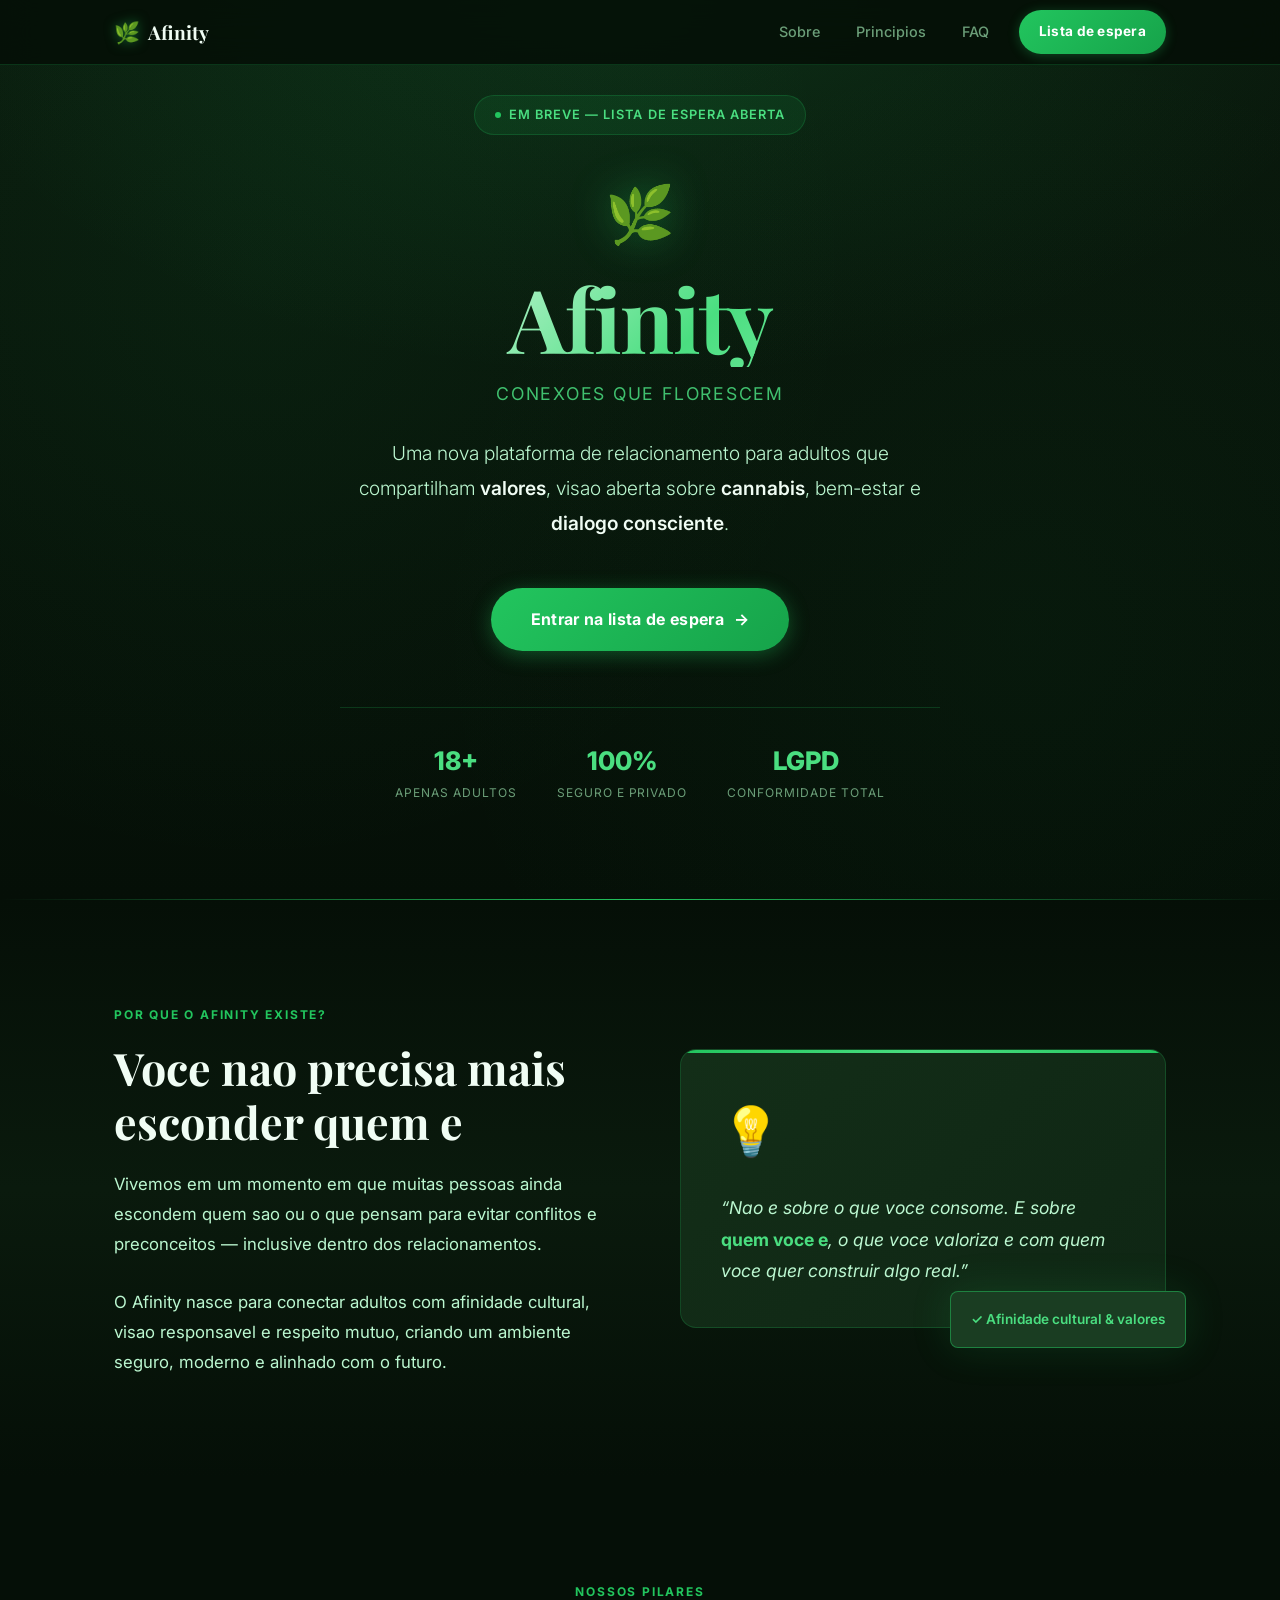
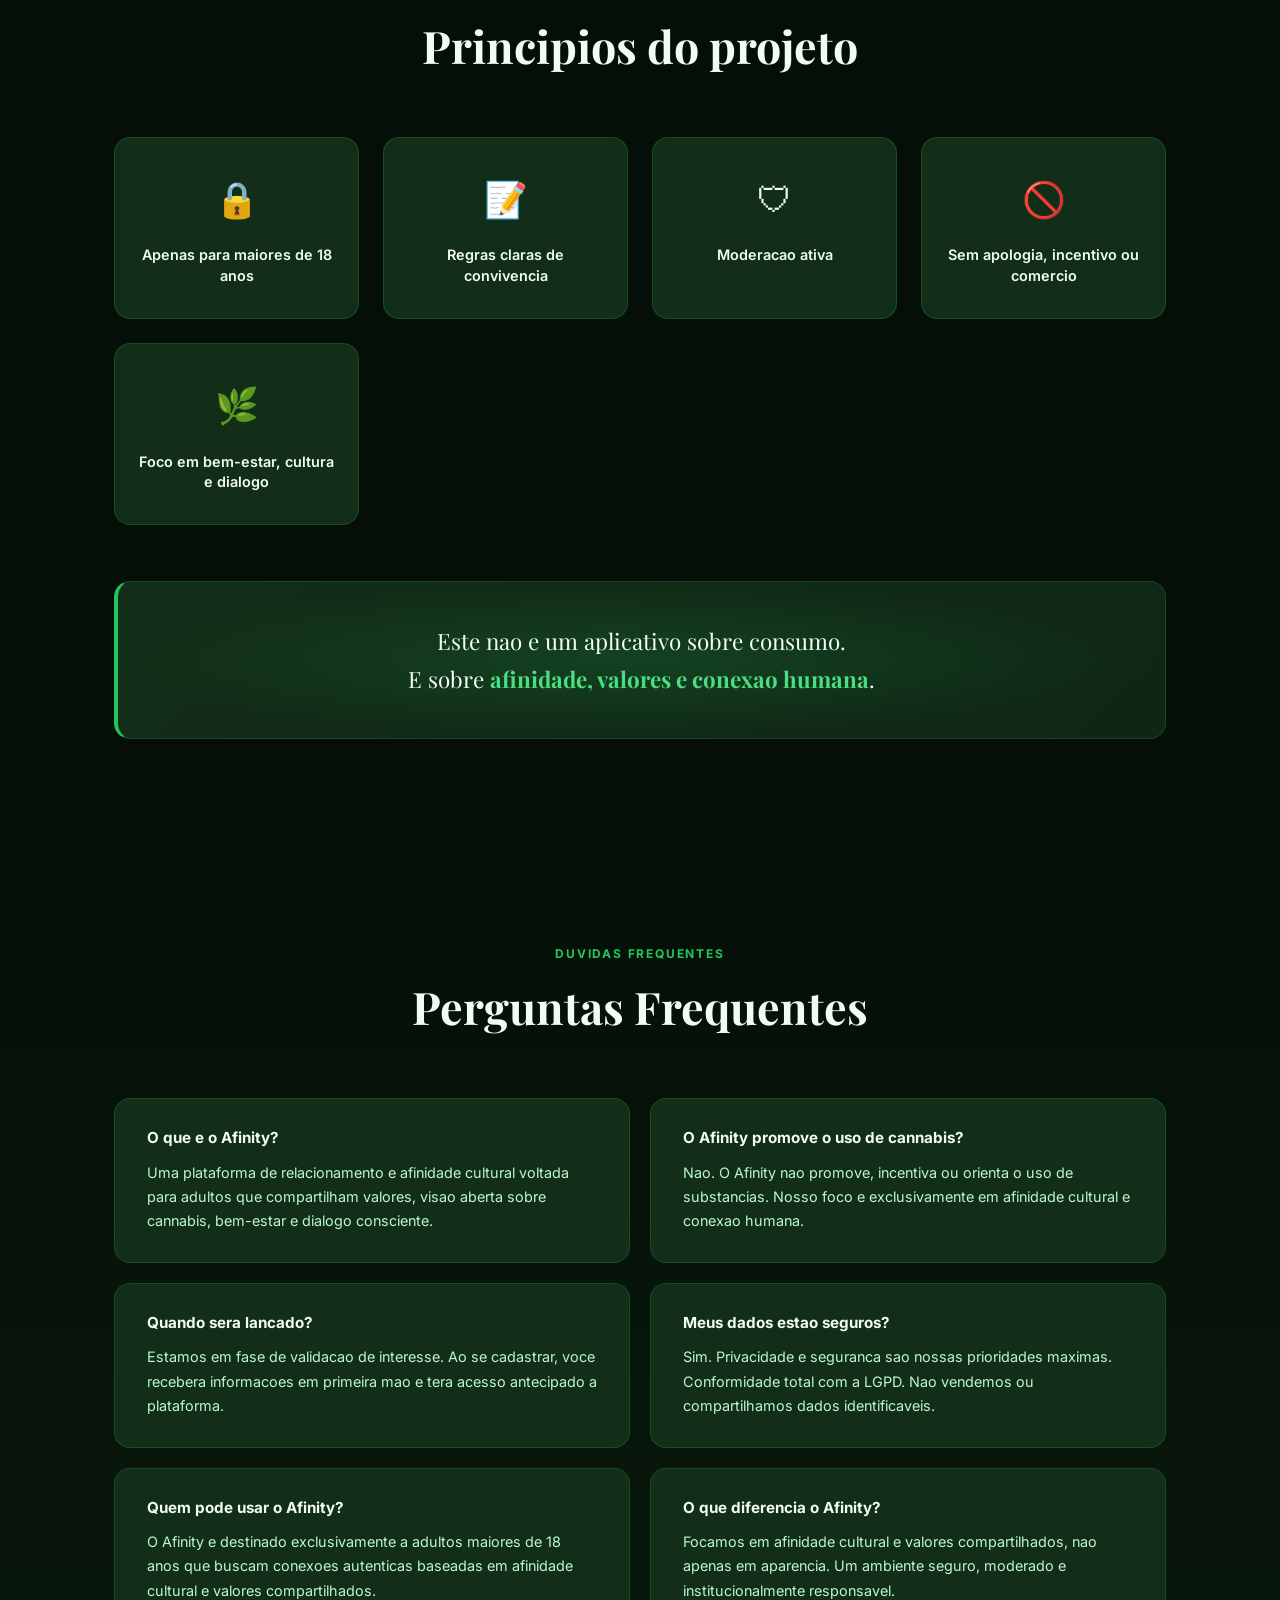
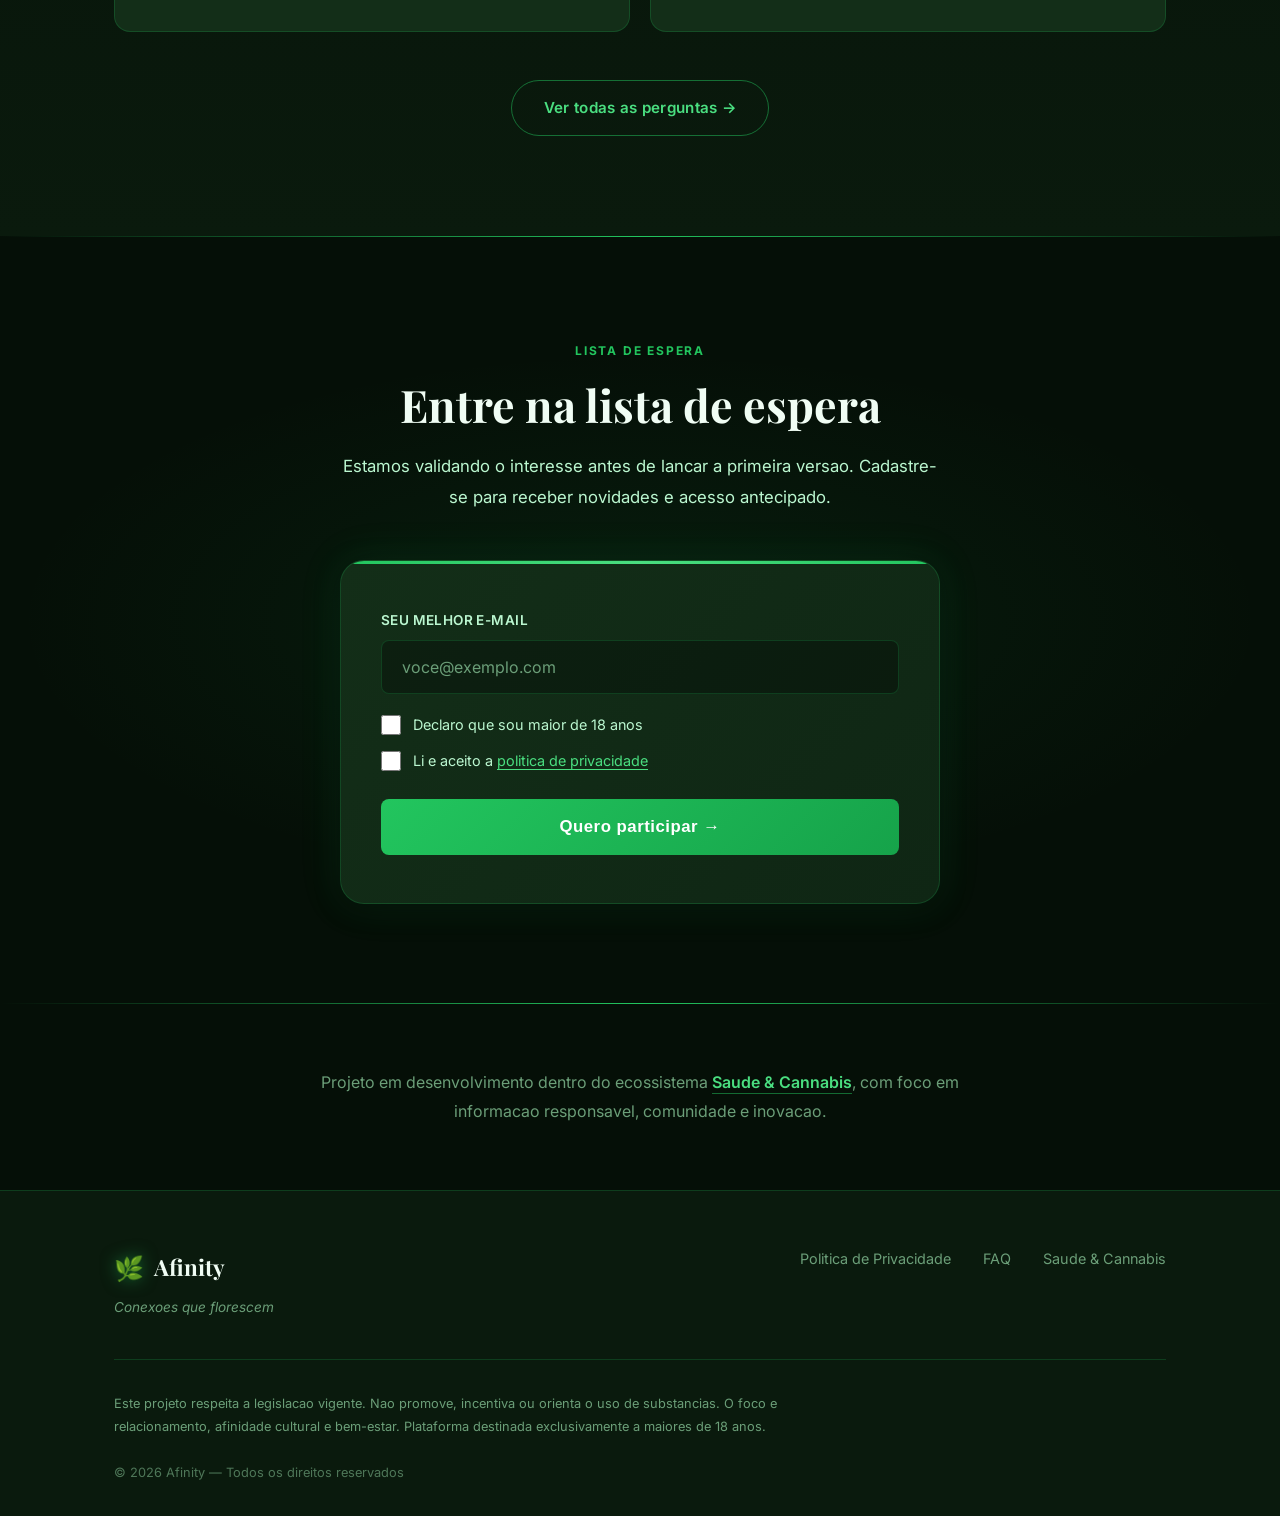
==== commit 95628c5a: "Fix: update index.html with standalone embedded CSS/JS" ====
--- a/index.html
+++ b/index.html
@@ -29,7 +29,1296 @@
   <link rel="preconnect" href="https://fonts.gstatic.com" crossorigin>
   <link href="https://fonts.googleapis.com/css2?family=Inter:wght@300;400;500;600;700;800&family=Playfair+Display:wght@400;600;700&display=swap" rel="stylesheet">
 
-  <link rel="stylesheet" href="styles.css">
+  <style>
+/* ============================================
+   AFINITY - Dark Green Premium Design
+   ============================================ */
+
+@import url('https://fonts.googleapis.com/css2?family=Inter:wght@300;400;500;600;700;800;900&family=Playfair+Display:wght@400;600;700&display=swap');
+
+*, *::before, *::after {
+  margin: 0;
+  padding: 0;
+  box-sizing: border-box;
+}
+
+:root {
+  --bg-darkest: #050f07;
+  --bg-dark: #0a1a0d;
+  --bg-medium: #0f2614;
+  --bg-card: #132e18;
+  --bg-card-hover: #1a3d22;
+  --accent: #22c55e;
+  --accent-bright: #4ade80;
+  --accent-glow: rgba(34, 197, 94, 0.15);
+  --accent-glow-strong: rgba(34, 197, 94, 0.3);
+  --text-primary: #f0fdf4;
+  --text-secondary: #bbf7d0;
+  --text-muted: #6b9e78;
+  --border: rgba(34, 197, 94, 0.2);
+  --border-hover: rgba(34, 197, 94, 0.5);
+  --shadow: 0 4px 24px rgba(0, 0, 0, 0.4);
+  --shadow-glow: 0 0 40px rgba(34, 197, 94, 0.15);
+  --radius: 16px;
+  --radius-sm: 8px;
+}
+
+html {
+  scroll-behavior: smooth;
+}
+
+body {
+  font-family: 'Inter', -apple-system, BlinkMacSystemFont, sans-serif;
+  background: var(--bg-darkest);
+  color: var(--text-primary);
+  line-height: 1.7;
+  -webkit-font-smoothing: antialiased;
+  overflow-x: hidden;
+}
+
+.container {
+  max-width: 1100px;
+  margin: 0 auto;
+  padding: 0 24px;
+}
+
+/* ============================================
+   NAVBAR
+   ============================================ */
+
+.navbar {
+  position: fixed;
+  top: 0;
+  left: 0;
+  right: 0;
+  z-index: 100;
+  background: rgba(5, 15, 7, 0.85);
+  backdrop-filter: blur(16px);
+  -webkit-backdrop-filter: blur(16px);
+  border-bottom: 1px solid var(--border);
+  transition: background 0.3s ease;
+}
+
+.navbar.scrolled {
+  background: rgba(5, 15, 7, 0.97);
+}
+
+.navbar-inner {
+  display: flex;
+  align-items: center;
+  justify-content: space-between;
+  height: 64px;
+}
+
+.navbar-brand {
+  display: flex;
+  align-items: center;
+  gap: 8px;
+  text-decoration: none;
+  font-family: 'Playfair Display', Georgia, serif;
+  font-size: 1.2rem;
+  font-weight: 700;
+  color: var(--text-primary);
+  transition: opacity 0.2s;
+}
+
+.navbar-brand:hover {
+  opacity: 0.85;
+}
+
+.navbar-logo-icon {
+  font-size: 1.3rem;
+  filter: drop-shadow(0 0 6px rgba(34, 197, 94, 0.5));
+}
+
+.navbar-links {
+  display: flex;
+  align-items: center;
+  gap: 8px;
+}
+
+.navbar-link {
+  color: var(--text-muted);
+  text-decoration: none;
+  font-size: 0.9rem;
+  font-weight: 500;
+  padding: 8px 14px;
+  border-radius: 8px;
+  transition: all 0.2s ease;
+}
+
+.navbar-link:hover,
+.navbar-link-active {
+  color: var(--accent-bright);
+  background: var(--accent-glow);
+}
+
+.btn-nav {
+  display: inline-flex;
+  align-items: center;
+  background: linear-gradient(135deg, var(--accent) 0%, #16a34a 100%);
+  color: #fff;
+  font-size: 0.85rem;
+  font-weight: 700;
+  padding: 10px 20px;
+  border-radius: 100px;
+  text-decoration: none;
+  letter-spacing: 0.02em;
+  transition: all 0.3s ease;
+  box-shadow: 0 2px 12px rgba(34, 197, 94, 0.3);
+  margin-left: 8px;
+}
+
+.btn-nav:hover {
+  transform: translateY(-1px);
+  box-shadow: 0 4px 20px rgba(34, 197, 94, 0.45);
+}
+
+.navbar-toggle {
+  display: none;
+  flex-direction: column;
+  justify-content: center;
+  gap: 5px;
+  width: 40px;
+  height: 40px;
+  background: transparent;
+  border: 1px solid var(--border);
+  border-radius: 8px;
+  cursor: pointer;
+  padding: 8px;
+  transition: border-color 0.2s;
+}
+
+.navbar-toggle:hover {
+  border-color: var(--accent);
+}
+
+.navbar-toggle span {
+  display: block;
+  height: 2px;
+  background: var(--text-secondary);
+  border-radius: 2px;
+  transition: all 0.3s ease;
+}
+
+.navbar-mobile {
+  display: none;
+  flex-direction: column;
+  background: var(--bg-dark);
+  border-top: 1px solid var(--border);
+  padding: 12px 0;
+}
+
+.navbar-mobile.open {
+  display: flex;
+}
+
+.navbar-mobile-link {
+  color: var(--text-secondary);
+  text-decoration: none;
+  font-size: 0.95rem;
+  font-weight: 500;
+  padding: 14px 24px;
+  border-bottom: 1px solid var(--border);
+  transition: all 0.2s ease;
+}
+
+.navbar-mobile-link:hover {
+  color: var(--accent-bright);
+  background: var(--accent-glow);
+}
+
+.navbar-mobile-cta {
+  color: var(--accent-bright);
+  font-weight: 700;
+  border-bottom: none;
+}
+
+/* ============================================
+   PAGE HERO (inner pages)
+   ============================================ */
+
+.page-hero {
+  padding: 140px 0 80px;
+  background: radial-gradient(ellipse 70% 50% at 50% 0%, rgba(34, 197, 94, 0.1) 0%, transparent 70%),
+              var(--bg-darkest);
+  text-align: center;
+  border-bottom: 1px solid var(--border);
+}
+
+.page-hero-title {
+  font-family: 'Playfair Display', Georgia, serif;
+  font-size: clamp(2rem, 5vw, 3.5rem);
+  font-weight: 700;
+  color: var(--text-primary);
+  margin: 16px 0 12px;
+  line-height: 1.2;
+}
+
+.page-hero-desc {
+  font-size: 1rem;
+  color: var(--text-muted);
+}
+
+/* ============================================
+   FAQ PAGE
+   ============================================ */
+
+.faq-page-section {
+  padding: 80px 0 120px;
+  background: var(--bg-darkest);
+}
+
+.faq-category-block {
+  margin-bottom: 64px;
+}
+
+.faq-category-title {
+  font-family: 'Playfair Display', Georgia, serif;
+  font-size: 1.6rem;
+  font-weight: 700;
+  color: var(--accent-bright);
+  margin-bottom: 28px;
+  padding-bottom: 16px;
+  border-bottom: 1px solid var(--border);
+}
+
+.faq-full-item {
+  background: var(--bg-card);
+  border: 1px solid var(--border);
+  border-radius: var(--radius);
+  padding: 28px 32px;
+  margin-bottom: 16px;
+  transition: all 0.3s ease;
+  border-left: 3px solid transparent;
+}
+
+.faq-full-item:hover {
+  border-color: var(--border-hover);
+  border-left-color: var(--accent);
+  transform: translateX(4px);
+}
+
+.faq-full-question {
+  font-size: 1rem;
+  font-weight: 700;
+  color: var(--text-primary);
+  margin-bottom: 12px;
+  line-height: 1.4;
+}
+
+.faq-full-answer {
+  font-size: 0.95rem;
+  color: var(--text-secondary);
+  line-height: 1.8;
+}
+
+.faq-page-cta {
+  text-align: center;
+  margin-top: 80px;
+  padding: 60px 40px;
+  background: linear-gradient(135deg, var(--bg-card) 0%, var(--bg-medium) 100%);
+  border: 1px solid var(--border);
+  border-radius: 24px;
+}
+
+.faq-page-cta-text {
+  font-size: 1.1rem;
+  color: var(--text-secondary);
+  margin-bottom: 28px;
+  line-height: 1.7;
+}
+
+.privacy-cta-buttons {
+  display: flex;
+  gap: 16px;
+  justify-content: center;
+  flex-wrap: wrap;
+}
+
+/* ============================================
+   PRIVACY PAGE
+   ============================================ */
+
+.privacy-section {
+  padding: 80px 0 120px;
+  background: var(--bg-darkest);
+}
+
+.privacy-intro-card {
+  background: var(--bg-card);
+  border: 1px solid var(--border);
+  border-left: 4px solid var(--accent);
+  border-radius: var(--radius);
+  padding: 32px;
+  margin-bottom: 56px;
+}
+
+.privacy-intro-card p {
+  font-size: 1.05rem;
+  color: var(--text-secondary);
+  line-height: 1.9;
+}
+
+.privacy-intro-card strong {
+  color: var(--accent-light, var(--accent-bright));
+}
+
+.privacy-content h2 {
+  font-family: 'Playfair Display', Georgia, serif;
+  font-size: 1.6rem;
+  color: var(--text-primary);
+  margin-top: 56px;
+  margin-bottom: 20px;
+  padding-bottom: 12px;
+  border-bottom: 1px solid var(--border);
+}
+
+.privacy-content h3 {
+  font-size: 1.15rem;
+  color: var(--accent-bright);
+  margin-top: 28px;
+  margin-bottom: 14px;
+  font-weight: 600;
+}
+
+.privacy-content p {
+  font-size: 1rem;
+  color: var(--text-secondary);
+  line-height: 1.9;
+  margin-bottom: 16px;
+}
+
+.privacy-content strong {
+  color: var(--text-primary);
+  font-weight: 600;
+}
+
+/* ============================================
+   SCREEN READER ONLY
+   ============================================ */
+
+.sr-only {
+  position: absolute;
+  width: 1px;
+  height: 1px;
+  padding: 0;
+  margin: -1px;
+  overflow: hidden;
+  clip: rect(0, 0, 0, 0);
+  white-space: nowrap;
+  border-width: 0;
+}
+
+/* ============================================
+   HERO
+   ============================================ */
+
+.hero {
+  min-height: 100vh;
+  padding-top: 64px;
+  display: flex;
+  align-items: center;
+  justify-content: center;
+  text-align: center;
+  position: relative;
+  overflow: hidden;
+  background: radial-gradient(ellipse 80% 60% at 50% 0%, rgba(34, 197, 94, 0.12) 0%, transparent 70%),
+              linear-gradient(180deg, var(--bg-dark) 0%, var(--bg-darkest) 100%);
+  padding: 80px 24px;
+}
+
+.hero::before {
+  content: '';
+  position: absolute;
+  inset: 0;
+  background-image:
+    radial-gradient(circle at 20% 30%, rgba(34, 197, 94, 0.06) 0%, transparent 50%),
+    radial-gradient(circle at 80% 70%, rgba(34, 197, 94, 0.04) 0%, transparent 50%);
+  pointer-events: none;
+}
+
+.hero::after {
+  content: '';
+  position: absolute;
+  bottom: 0;
+  left: 0;
+  right: 0;
+  height: 1px;
+  background: linear-gradient(90deg, transparent, var(--accent), transparent);
+}
+
+.hero-content {
+  position: relative;
+  z-index: 2;
+  max-width: 780px;
+}
+
+.hero-badge {
+  display: inline-flex;
+  align-items: center;
+  gap: 8px;
+  background: rgba(34, 197, 94, 0.1);
+  border: 1px solid var(--border);
+  border-radius: 100px;
+  padding: 8px 20px;
+  font-size: 0.8rem;
+  font-weight: 600;
+  letter-spacing: 0.08em;
+  text-transform: uppercase;
+  color: var(--accent-bright);
+  margin-bottom: 32px;
+}
+
+.hero-badge-dot {
+  width: 6px;
+  height: 6px;
+  background: var(--accent);
+  border-radius: 50%;
+  animation: pulse-dot 2s ease-in-out infinite;
+}
+
+@keyframes pulse-dot {
+  0%, 100% { opacity: 1; transform: scale(1); }
+  50% { opacity: 0.5; transform: scale(0.8); }
+}
+
+.hero-logo {
+  font-size: 3.5rem;
+  margin-bottom: 8px;
+  filter: drop-shadow(0 0 20px rgba(34, 197, 94, 0.4));
+}
+
+.hero-title {
+  font-family: 'Playfair Display', Georgia, serif;
+  font-size: clamp(2.8rem, 7vw, 5.5rem);
+  font-weight: 700;
+  line-height: 1.1;
+  letter-spacing: -0.02em;
+  margin-bottom: 12px;
+  background: linear-gradient(135deg, #f0fdf4 0%, var(--accent-bright) 60%, #86efac 100%);
+  -webkit-background-clip: text;
+  -webkit-text-fill-color: transparent;
+  background-clip: text;
+}
+
+.hero-tagline {
+  font-size: 1.1rem;
+  font-weight: 400;
+  color: var(--accent-bright);
+  letter-spacing: 0.1em;
+  text-transform: uppercase;
+  margin-bottom: 28px;
+  opacity: 0.85;
+}
+
+.hero-subtitle {
+  font-size: clamp(1rem, 2.5vw, 1.2rem);
+  color: var(--text-secondary);
+  max-width: 600px;
+  margin: 0 auto 48px;
+  font-weight: 300;
+  line-height: 1.8;
+}
+
+.hero-subtitle strong {
+  color: var(--text-primary);
+  font-weight: 600;
+}
+
+.btn-primary {
+  display: inline-flex;
+  align-items: center;
+  gap: 10px;
+  background: linear-gradient(135deg, var(--accent) 0%, #16a34a 100%);
+  color: #fff;
+  font-size: 1rem;
+  font-weight: 700;
+  padding: 18px 40px;
+  border-radius: 100px;
+  border: none;
+  cursor: pointer;
+  text-decoration: none;
+  letter-spacing: 0.02em;
+  transition: all 0.3s ease;
+  box-shadow: 0 4px 20px rgba(34, 197, 94, 0.35), 0 0 0 0 rgba(34, 197, 94, 0.4);
+  position: relative;
+  overflow: hidden;
+}
+
+.btn-primary::before {
+  content: '';
+  position: absolute;
+  inset: 0;
+  background: linear-gradient(135deg, rgba(255,255,255,0.15) 0%, transparent 100%);
+  opacity: 0;
+  transition: opacity 0.3s;
+}
+
+.btn-primary:hover {
+  transform: translateY(-2px);
+  box-shadow: 0 8px 32px rgba(34, 197, 94, 0.5), 0 0 0 4px rgba(34, 197, 94, 0.15);
+}
+
+.btn-primary:hover::before {
+  opacity: 1;
+}
+
+.btn-primary:active {
+  transform: translateY(0);
+}
+
+.hero-stats {
+  display: flex;
+  justify-content: center;
+  gap: 40px;
+  margin-top: 56px;
+  padding-top: 40px;
+  border-top: 1px solid var(--border);
+}
+
+.hero-stat {
+  text-align: center;
+}
+
+.hero-stat-number {
+  font-size: 1.6rem;
+  font-weight: 800;
+  color: var(--accent-bright);
+  display: block;
+  line-height: 1;
+  margin-bottom: 4px;
+}
+
+.hero-stat-label {
+  font-size: 0.75rem;
+  color: var(--text-muted);
+  text-transform: uppercase;
+  letter-spacing: 0.08em;
+}
+
+/* ============================================
+   SECTIONS
+   ============================================ */
+
+section {
+  padding: 100px 0;
+  position: relative;
+}
+
+.section-label {
+  display: inline-block;
+  font-size: 0.75rem;
+  font-weight: 700;
+  letter-spacing: 0.15em;
+  text-transform: uppercase;
+  color: var(--accent);
+  margin-bottom: 16px;
+}
+
+.section-title {
+  font-family: 'Playfair Display', Georgia, serif;
+  font-size: clamp(1.8rem, 4vw, 2.8rem);
+  font-weight: 700;
+  line-height: 1.2;
+  color: var(--text-primary);
+  margin-bottom: 20px;
+}
+
+.section-desc {
+  font-size: 1.05rem;
+  color: var(--text-secondary);
+  max-width: 600px;
+  line-height: 1.8;
+}
+
+/* ============================================
+   ABOUT SECTION
+   ============================================ */
+
+.about {
+  background: linear-gradient(180deg, var(--bg-darkest) 0%, var(--bg-dark) 50%, var(--bg-darkest) 100%);
+}
+
+.about-grid {
+  display: grid;
+  grid-template-columns: 1fr 1fr;
+  gap: 80px;
+  align-items: center;
+}
+
+.about-visual {
+  position: relative;
+}
+
+.about-card-main {
+  background: linear-gradient(135deg, var(--bg-card) 0%, var(--bg-medium) 100%);
+  border: 1px solid var(--border);
+  border-radius: var(--radius);
+  padding: 40px;
+  position: relative;
+  overflow: hidden;
+}
+
+.about-card-main::before {
+  content: '';
+  position: absolute;
+  top: 0;
+  left: 0;
+  right: 0;
+  height: 3px;
+  background: linear-gradient(90deg, var(--accent), var(--accent-bright), var(--accent));
+}
+
+.about-card-icon {
+  font-size: 3rem;
+  margin-bottom: 20px;
+  display: block;
+}
+
+.about-card-text {
+  font-size: 1.1rem;
+  color: var(--text-secondary);
+  line-height: 1.8;
+  font-style: italic;
+}
+
+.about-card-text strong {
+  color: var(--accent-bright);
+  font-style: normal;
+}
+
+.about-floating {
+  position: absolute;
+  bottom: -20px;
+  right: -20px;
+  background: var(--bg-card-hover);
+  border: 1px solid var(--border-hover);
+  border-radius: var(--radius-sm);
+  padding: 16px 20px;
+  font-size: 0.85rem;
+  color: var(--accent-bright);
+  font-weight: 600;
+  box-shadow: var(--shadow-glow);
+}
+
+/* ============================================
+   PRINCIPLES
+   ============================================ */
+
+.principles {
+  background: var(--bg-darkest);
+}
+
+.principles-header {
+  text-align: center;
+  margin-bottom: 64px;
+}
+
+.principles-grid {
+  display: grid;
+  grid-template-columns: repeat(auto-fit, minmax(200px, 1fr));
+  gap: 24px;
+  margin-bottom: 56px;
+}
+
+.principle-card {
+  background: var(--bg-card);
+  border: 1px solid var(--border);
+  border-radius: var(--radius);
+  padding: 32px 24px;
+  text-align: center;
+  transition: all 0.3s ease;
+  position: relative;
+  overflow: hidden;
+}
+
+.principle-card::before {
+  content: '';
+  position: absolute;
+  inset: 0;
+  background: linear-gradient(135deg, var(--accent-glow) 0%, transparent 100%);
+  opacity: 0;
+  transition: opacity 0.3s;
+}
+
+.principle-card:hover {
+  border-color: var(--border-hover);
+  transform: translateY(-4px);
+  box-shadow: var(--shadow-glow);
+}
+
+.principle-card:hover::before {
+  opacity: 1;
+}
+
+.principle-icon {
+  font-size: 2.2rem;
+  margin-bottom: 16px;
+  display: block;
+}
+
+.principle-title {
+  font-size: 0.9rem;
+  font-weight: 600;
+  color: var(--text-primary);
+  line-height: 1.4;
+}
+
+.principles-highlight {
+  background: linear-gradient(135deg, var(--bg-card) 0%, var(--bg-medium) 100%);
+  border: 1px solid var(--border);
+  border-left: 4px solid var(--accent);
+  border-radius: var(--radius);
+  padding: 40px 48px;
+  text-align: center;
+  position: relative;
+  overflow: hidden;
+}
+
+.principles-highlight::before {
+  content: '';
+  position: absolute;
+  inset: 0;
+  background: radial-gradient(ellipse at center, var(--accent-glow) 0%, transparent 70%);
+}
+
+.principles-highlight p {
+  font-family: 'Playfair Display', Georgia, serif;
+  font-size: clamp(1.1rem, 2.5vw, 1.4rem);
+  color: var(--text-primary);
+  line-height: 1.7;
+  position: relative;
+  z-index: 1;
+}
+
+.principles-highlight p strong {
+  color: var(--accent-bright);
+}
+
+/* ============================================
+   FAQ
+   ============================================ */
+
+.faq {
+  background: linear-gradient(180deg, var(--bg-darkest) 0%, var(--bg-dark) 100%);
+}
+
+.faq-header {
+  text-align: center;
+  margin-bottom: 64px;
+}
+
+.faq-grid {
+  display: grid;
+  grid-template-columns: 1fr 1fr;
+  gap: 20px;
+  margin-bottom: 48px;
+}
+
+.faq-item {
+  background: var(--bg-card);
+  border: 1px solid var(--border);
+  border-radius: var(--radius);
+  padding: 28px 32px;
+  transition: all 0.3s ease;
+  position: relative;
+  overflow: hidden;
+}
+
+.faq-item::before {
+  content: '';
+  position: absolute;
+  top: 0;
+  left: 0;
+  width: 3px;
+  height: 100%;
+  background: linear-gradient(180deg, var(--accent), transparent);
+  opacity: 0;
+  transition: opacity 0.3s;
+}
+
+.faq-item:hover {
+  border-color: var(--border-hover);
+  transform: translateY(-2px);
+  box-shadow: var(--shadow);
+}
+
+.faq-item:hover::before {
+  opacity: 1;
+}
+
+.faq-question {
+  font-size: 0.95rem;
+  font-weight: 700;
+  color: var(--text-primary);
+  margin-bottom: 12px;
+  line-height: 1.4;
+}
+
+.faq-answer {
+  font-size: 0.9rem;
+  color: var(--text-secondary);
+  line-height: 1.7;
+}
+
+.faq-cta {
+  text-align: center;
+}
+
+.btn-outline {
+  display: inline-flex;
+  align-items: center;
+  gap: 8px;
+  background: transparent;
+  color: var(--accent-bright);
+  font-size: 0.95rem;
+  font-weight: 600;
+  padding: 14px 32px;
+  border-radius: 100px;
+  border: 1.5px solid var(--border-hover);
+  cursor: pointer;
+  text-decoration: none;
+  transition: all 0.3s ease;
+  letter-spacing: 0.02em;
+}
+
+.btn-outline:hover {
+  background: var(--accent-glow);
+  border-color: var(--accent);
+  transform: translateY(-2px);
+  box-shadow: 0 4px 20px rgba(34, 197, 94, 0.2);
+}
+
+/* ============================================
+   FORM
+   ============================================ */
+
+.signup {
+  background: radial-gradient(ellipse 70% 50% at 50% 50%, rgba(34, 197, 94, 0.08) 0%, transparent 70%),
+              var(--bg-darkest);
+  position: relative;
+}
+
+.signup::before {
+  content: '';
+  position: absolute;
+  top: 0;
+  left: 0;
+  right: 0;
+  height: 1px;
+  background: linear-gradient(90deg, transparent, var(--accent), transparent);
+}
+
+.signup::after {
+  content: '';
+  position: absolute;
+  bottom: 0;
+  left: 0;
+  right: 0;
+  height: 1px;
+  background: linear-gradient(90deg, transparent, var(--accent), transparent);
+}
+
+.signup-inner {
+  max-width: 600px;
+  margin: 0 auto;
+  text-align: center;
+}
+
+.signup-header {
+  margin-bottom: 48px;
+}
+
+.signup-header .section-desc {
+  margin: 0 auto;
+}
+
+.form-card {
+  background: linear-gradient(135deg, var(--bg-card) 0%, var(--bg-medium) 100%);
+  border: 1px solid var(--border);
+  border-radius: 24px;
+  padding: 48px 40px;
+  position: relative;
+  overflow: hidden;
+  box-shadow: var(--shadow), var(--shadow-glow);
+}
+
+.form-card::before {
+  content: '';
+  position: absolute;
+  top: 0;
+  left: 0;
+  right: 0;
+  height: 3px;
+  background: linear-gradient(90deg, var(--accent), var(--accent-bright), var(--accent));
+}
+
+.form-group {
+  margin-bottom: 20px;
+  text-align: left;
+}
+
+.form-group label {
+  display: block;
+  font-size: 0.85rem;
+  font-weight: 600;
+  color: var(--text-secondary);
+  margin-bottom: 8px;
+  letter-spacing: 0.03em;
+  text-transform: uppercase;
+}
+
+.form-group input[type="email"] {
+  width: 100%;
+  padding: 16px 20px;
+  background: rgba(0, 0, 0, 0.3);
+  border: 1.5px solid var(--border);
+  border-radius: var(--radius-sm);
+  color: var(--text-primary);
+  font-size: 1rem;
+  font-family: inherit;
+  transition: all 0.3s ease;
+  outline: none;
+}
+
+.form-group input[type="email"]::placeholder {
+  color: var(--text-muted);
+}
+
+.form-group input[type="email"]:focus {
+  border-color: var(--accent);
+  background: rgba(34, 197, 94, 0.05);
+  box-shadow: 0 0 0 4px rgba(34, 197, 94, 0.1);
+}
+
+.checkbox-group {
+  display: flex;
+  flex-direction: column;
+  gap: 14px;
+  margin-bottom: 28px;
+}
+
+.checkbox-label {
+  display: flex;
+  align-items: flex-start;
+  gap: 12px;
+  cursor: pointer;
+  font-size: 0.9rem;
+  color: var(--text-secondary);
+  line-height: 1.5;
+}
+
+.checkbox-label input[type="checkbox"] {
+  width: 20px;
+  height: 20px;
+  min-width: 20px;
+  accent-color: var(--accent);
+  cursor: pointer;
+  margin-top: 1px;
+}
+
+.checkbox-label a {
+  color: var(--accent-bright);
+  text-decoration: underline;
+  text-underline-offset: 3px;
+}
+
+.btn-submit {
+  width: 100%;
+  padding: 18px;
+  background: linear-gradient(135deg, var(--accent) 0%, #16a34a 100%);
+  color: #fff;
+  font-size: 1.05rem;
+  font-weight: 700;
+  border: none;
+  border-radius: var(--radius-sm);
+  cursor: pointer;
+  letter-spacing: 0.03em;
+  transition: all 0.3s ease;
+  position: relative;
+  overflow: hidden;
+}
+
+.btn-submit::before {
+  content: '';
+  position: absolute;
+  inset: 0;
+  background: linear-gradient(135deg, rgba(255,255,255,0.15) 0%, transparent 100%);
+  opacity: 0;
+  transition: opacity 0.3s;
+}
+
+.btn-submit:hover {
+  transform: translateY(-2px);
+  box-shadow: 0 8px 32px rgba(34, 197, 94, 0.4);
+}
+
+.btn-submit:hover::before {
+  opacity: 1;
+}
+
+.btn-submit:active {
+  transform: translateY(0);
+}
+
+.form-success {
+  display: none;
+  text-align: center;
+  padding: 32px;
+}
+
+.form-success-icon {
+  font-size: 3rem;
+  display: block;
+  margin-bottom: 16px;
+}
+
+.form-success h3 {
+  font-size: 1.3rem;
+  font-weight: 700;
+  color: var(--accent-bright);
+  margin-bottom: 8px;
+}
+
+.form-success p {
+  color: var(--text-secondary);
+  font-size: 0.95rem;
+}
+
+/* ============================================
+   ECOSYSTEM
+   ============================================ */
+
+.ecosystem {
+  background: var(--bg-darkest);
+  padding: 64px 0;
+}
+
+.ecosystem-inner {
+  text-align: center;
+  max-width: 700px;
+  margin: 0 auto;
+}
+
+.ecosystem-text {
+  font-size: 1rem;
+  color: var(--text-muted);
+  line-height: 1.8;
+}
+
+.ecosystem-text a {
+  color: var(--accent-bright);
+  text-decoration: none;
+  font-weight: 600;
+  border-bottom: 1px solid var(--border-hover);
+  padding-bottom: 1px;
+  transition: border-color 0.2s;
+}
+
+.ecosystem-text a:hover {
+  border-color: var(--accent);
+}
+
+/* ============================================
+   FOOTER
+   ============================================ */
+
+footer {
+  background: var(--bg-dark);
+  border-top: 1px solid var(--border);
+  padding: 56px 0 32px;
+}
+
+.footer-top {
+  display: flex;
+  justify-content: space-between;
+  align-items: flex-start;
+  margin-bottom: 40px;
+  gap: 40px;
+}
+
+.footer-brand {
+  display: flex;
+  flex-direction: column;
+  gap: 8px;
+}
+
+.footer-logo {
+  display: flex;
+  align-items: center;
+  gap: 10px;
+  font-family: 'Playfair Display', Georgia, serif;
+  font-size: 1.4rem;
+  font-weight: 700;
+  color: var(--text-primary);
+}
+
+.footer-logo-icon {
+  font-size: 1.5rem;
+  filter: drop-shadow(0 0 8px rgba(34, 197, 94, 0.5));
+}
+
+.footer-tagline {
+  font-size: 0.85rem;
+  color: var(--text-muted);
+  font-style: italic;
+}
+
+.footer-links {
+  display: flex;
+  gap: 32px;
+  align-items: center;
+}
+
+.footer-links a {
+  color: var(--text-muted);
+  text-decoration: none;
+  font-size: 0.9rem;
+  transition: color 0.2s;
+}
+
+.footer-links a:hover {
+  color: var(--accent-bright);
+}
+
+.footer-divider {
+  height: 1px;
+  background: var(--border);
+  margin-bottom: 32px;
+}
+
+.footer-legal {
+  font-size: 0.8rem;
+  color: var(--text-muted);
+  line-height: 1.8;
+  margin-bottom: 24px;
+  max-width: 700px;
+}
+
+.footer-bottom {
+  display: flex;
+  justify-content: space-between;
+  align-items: center;
+  font-size: 0.8rem;
+  color: var(--text-muted);
+}
+
+.footer-copy {
+  opacity: 0.7;
+}
+
+/* ============================================
+   ANIMATIONS
+   ============================================ */
+
+.fade-in {
+  opacity: 0;
+  transform: translateY(24px);
+  transition: opacity 0.7s ease, transform 0.7s ease;
+}
+
+.fade-in.visible {
+  opacity: 1;
+  transform: translateY(0);
+}
+
+/* ============================================
+   RESPONSIVE
+   ============================================ */
+
+@media (max-width: 768px) {
+  .navbar-links {
+    display: none;
+  }
+
+  .navbar-toggle {
+    display: flex;
+  }
+
+  .page-hero {
+    padding: 120px 0 60px;
+  }
+
+  .faq-full-item {
+    padding: 20px 20px;
+  }
+
+  .faq-full-item:hover {
+    transform: none;
+  }
+
+  .privacy-cta-buttons {
+    flex-direction: column;
+    align-items: center;
+  }
+
+  .faq-page-cta {
+    padding: 40px 24px;
+  }
+
+  section {
+    padding: 72px 0;
+  }
+
+  .about-grid {
+    grid-template-columns: 1fr;
+    gap: 40px;
+  }
+
+  .about-visual {
+    order: -1;
+  }
+
+  .principles-grid {
+    grid-template-columns: 1fr 1fr;
+  }
+
+  .faq-grid {
+    grid-template-columns: 1fr;
+  }
+
+  .form-card {
+    padding: 32px 24px;
+  }
+
+  .footer-top {
+    flex-direction: column;
+    gap: 24px;
+  }
+
+  .footer-links {
+    flex-wrap: wrap;
+    gap: 16px;
+  }
+
+  .footer-bottom {
+    flex-direction: column;
+    gap: 8px;
+    text-align: center;
+  }
+
+  .hero-stats {
+    gap: 24px;
+  }
+}
+
+@media (max-width: 480px) {
+  .principles-grid {
+    grid-template-columns: 1fr;
+  }
+
+  .hero-stats {
+    flex-direction: column;
+    gap: 20px;
+  }
+
+  .principles-highlight {
+    padding: 28px 24px;
+  }
+}
+
+</style>
 
   <!-- Schema.org -->
   <script type="application/ld+json">
@@ -314,6 +1603,130 @@
     </div>
   </footer>
 
-  <script src="script.js" defer></script>
+  <script>
+// Afinity - script.js
+
+(function () {
+  'use strict';
+
+  // ============================================
+  // NAVBAR: scroll effect + mobile toggle
+  // ============================================
+
+  var navbar = document.getElementById('navbar');
+  var toggle = document.getElementById('navbar-toggle');
+  var mobileMenu = document.getElementById('navbar-mobile');
+
+  if (navbar) {
+    window.addEventListener('scroll', function () {
+      if (window.scrollY > 20) {
+        navbar.classList.add('scrolled');
+      } else {
+        navbar.classList.remove('scrolled');
+      }
+    }, { passive: true });
+  }
+
+  if (toggle && mobileMenu) {
+    toggle.addEventListener('click', function () {
+      var isOpen = mobileMenu.classList.contains('open');
+      mobileMenu.classList.toggle('open');
+      toggle.setAttribute('aria-expanded', String(!isOpen));
+      mobileMenu.setAttribute('aria-hidden', String(isOpen));
+    });
+
+    var mobileLinks = mobileMenu.querySelectorAll('.navbar-mobile-link');
+    mobileLinks.forEach(function (link) {
+      link.addEventListener('click', function () {
+        mobileMenu.classList.remove('open');
+        toggle.setAttribute('aria-expanded', 'false');
+        mobileMenu.setAttribute('aria-hidden', 'true');
+      });
+    });
+  }
+
+  // ============================================
+  // SMOOTH SCROLL for anchor links
+  // ============================================
+
+  document.querySelectorAll('a[href^="#"]').forEach(function (anchor) {
+    anchor.addEventListener('click', function (e) {
+      var target = document.querySelector(this.getAttribute('href'));
+      if (target) {
+        e.preventDefault();
+        var offset = 72;
+        var top = target.getBoundingClientRect().top + window.pageYOffset - offset;
+        window.scrollTo({ top: top, behavior: 'smooth' });
+      }
+    });
+  });
+
+  // ============================================
+  // FADE-IN ANIMATIONS on scroll
+  // ============================================
+
+  var fadeEls = document.querySelectorAll('.fade-in');
+
+  if ('IntersectionObserver' in window && fadeEls.length > 0) {
+    var observer = new IntersectionObserver(function (entries) {
+      entries.forEach(function (entry) {
+        if (entry.isIntersecting) {
+          entry.target.classList.add('visible');
+          observer.unobserve(entry.target);
+        }
+      });
+    }, { threshold: 0.12, rootMargin: '0px 0px -40px 0px' });
+
+    fadeEls.forEach(function (el) {
+      observer.observe(el);
+    });
+  } else {
+    fadeEls.forEach(function (el) {
+      el.classList.add('visible');
+    });
+  }
+
+  // ============================================
+  // SIGNUP FORM
+  // ============================================
+
+  var form = document.getElementById('signup-form');
+  var successMsg = document.getElementById('form-success');
+
+  if (form) {
+    form.addEventListener('submit', function (e) {
+      e.preventDefault();
+
+      var email = document.getElementById('email');
+      var ageConfirm = document.getElementById('age-confirm');
+      var privacyConfirm = document.getElementById('privacy-confirm');
+
+      if (!email || !email.value.trim() || !/^[^\s@]+@[^\s@]+\.[^\s@]+$/.test(email.value.trim())) {
+        email.style.borderColor = '#ef4444';
+        email.focus();
+        setTimeout(function () { email.style.borderColor = ''; }, 2500);
+        return;
+      }
+
+      if (!ageConfirm || !ageConfirm.checked) {
+        alert('Voce precisa confirmar que e maior de 18 anos.');
+        return;
+      }
+
+      if (!privacyConfirm || !privacyConfirm.checked) {
+        alert('Voce precisa aceitar a politica de privacidade.');
+        return;
+      }
+
+      form.style.display = 'none';
+      if (successMsg) {
+        successMsg.style.display = 'block';
+      }
+    });
+  }
+
+})();
+
+</script>
 </body>
 </html>
